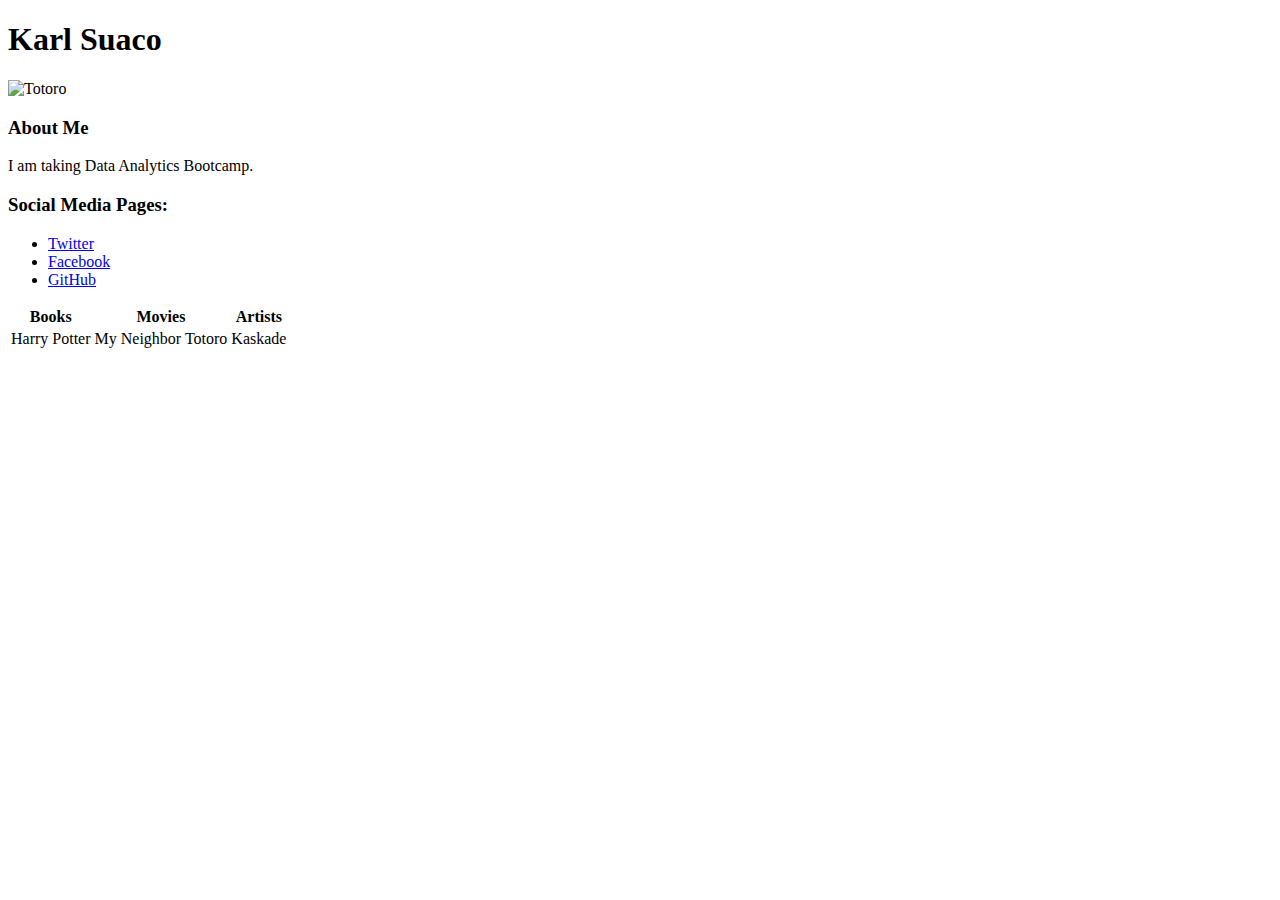
==== index.html @ 3cc67adb "github page" ====
<!DOCTYPE html>
<html lang="en-us">
<head>
  <meta charset="UTF-8">
  <title>Activity 1: Basic HTML Bio</title>
</head>

<body>
  <h1>Karl Suaco</h1>
  <img src="https://bit.ly/2PsD8rA" alt="Totoro" height="400" width="400"/>
  <h3>About Me</h3>
  <p>
  I am taking Data Analytics Bootcamp.
  </p>
  <h3>Social Media Pages:</h3>
  <ul>
    <li><a href ="https://twitter.com/osx_karl">Twitter</a></li>
    <li><a href="https://www.facebook.com">Facebook</a></li>
    <li><a href="https://github.com/xarkl/UCI-Data-Analytics.git">GitHub</a></li>
  </ul>
  <table>
    <tr>
      <th>Books</th>
      <th>Movies</th>
      <th>Artists</th>
    </tr>
    <tr>
      <td>Harry Potter</td>
      <td>My Neighbor Totoro</td>
      <td>Kaskade</td>
    </tr>
  </table>
</body>

</html>
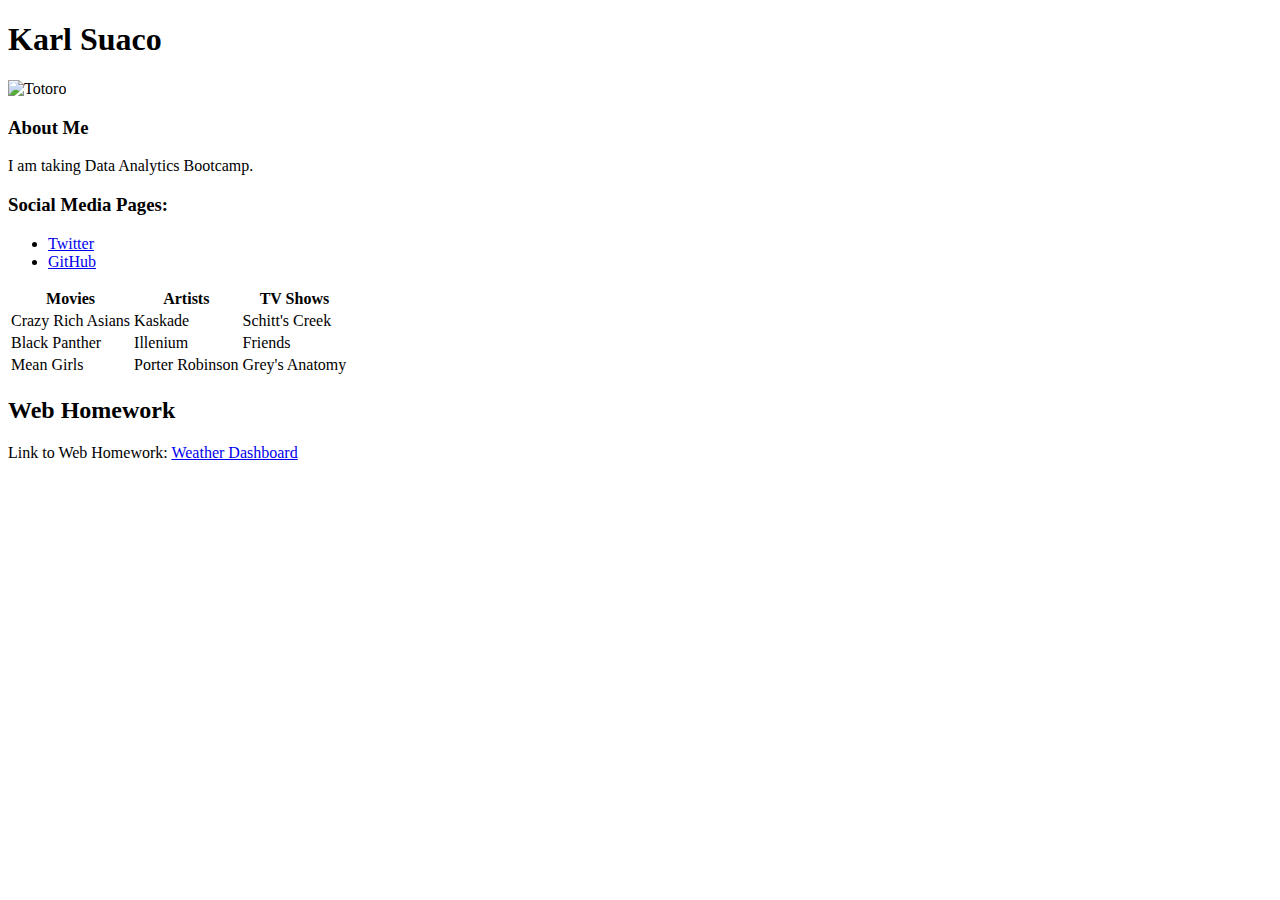
==== commit bb2eb2dc: "added web homework for deployment" ====
--- a/index.html
+++ b/index.html
@@ -15,21 +15,34 @@
   <h3>Social Media Pages:</h3>
   <ul>
     <li><a href ="https://twitter.com/osx_karl">Twitter</a></li>
-    <li><a href="https://www.facebook.com">Facebook</a></li>
     <li><a href="https://github.com/xarkl/UCI-Data-Analytics.git">GitHub</a></li>
   </ul>
   <table>
     <tr>
-      <th>Books</th>
       <th>Movies</th>
       <th>Artists</th>
+      <th>TV Shows</th>
     </tr>
     <tr>
-      <td>Harry Potter</td>
-      <td>My Neighbor Totoro</td>
+      <td>Crazy Rich Asians</td>
       <td>Kaskade</td>
+      <td>Schitt's Creek</td>
+    </tr>
+    <tr>
+      <td>Black Panther</td>
+      <td>Illenium</td>
+      <td>Friends</td>
+    </tr>
+    <tr>
+      <td>Mean Girls</td>
+      <td>Porter Robinson</td>
+      <td>Grey's Anatomy</td>
     </tr>
   </table>
+  <div>
+    <h2>Web Homework</h2>
+    <p>Link to Web Homework: <a href="Homework/index.html">Weather Dashboard</a></p>
+  </div>
 </body>
 
 </html>
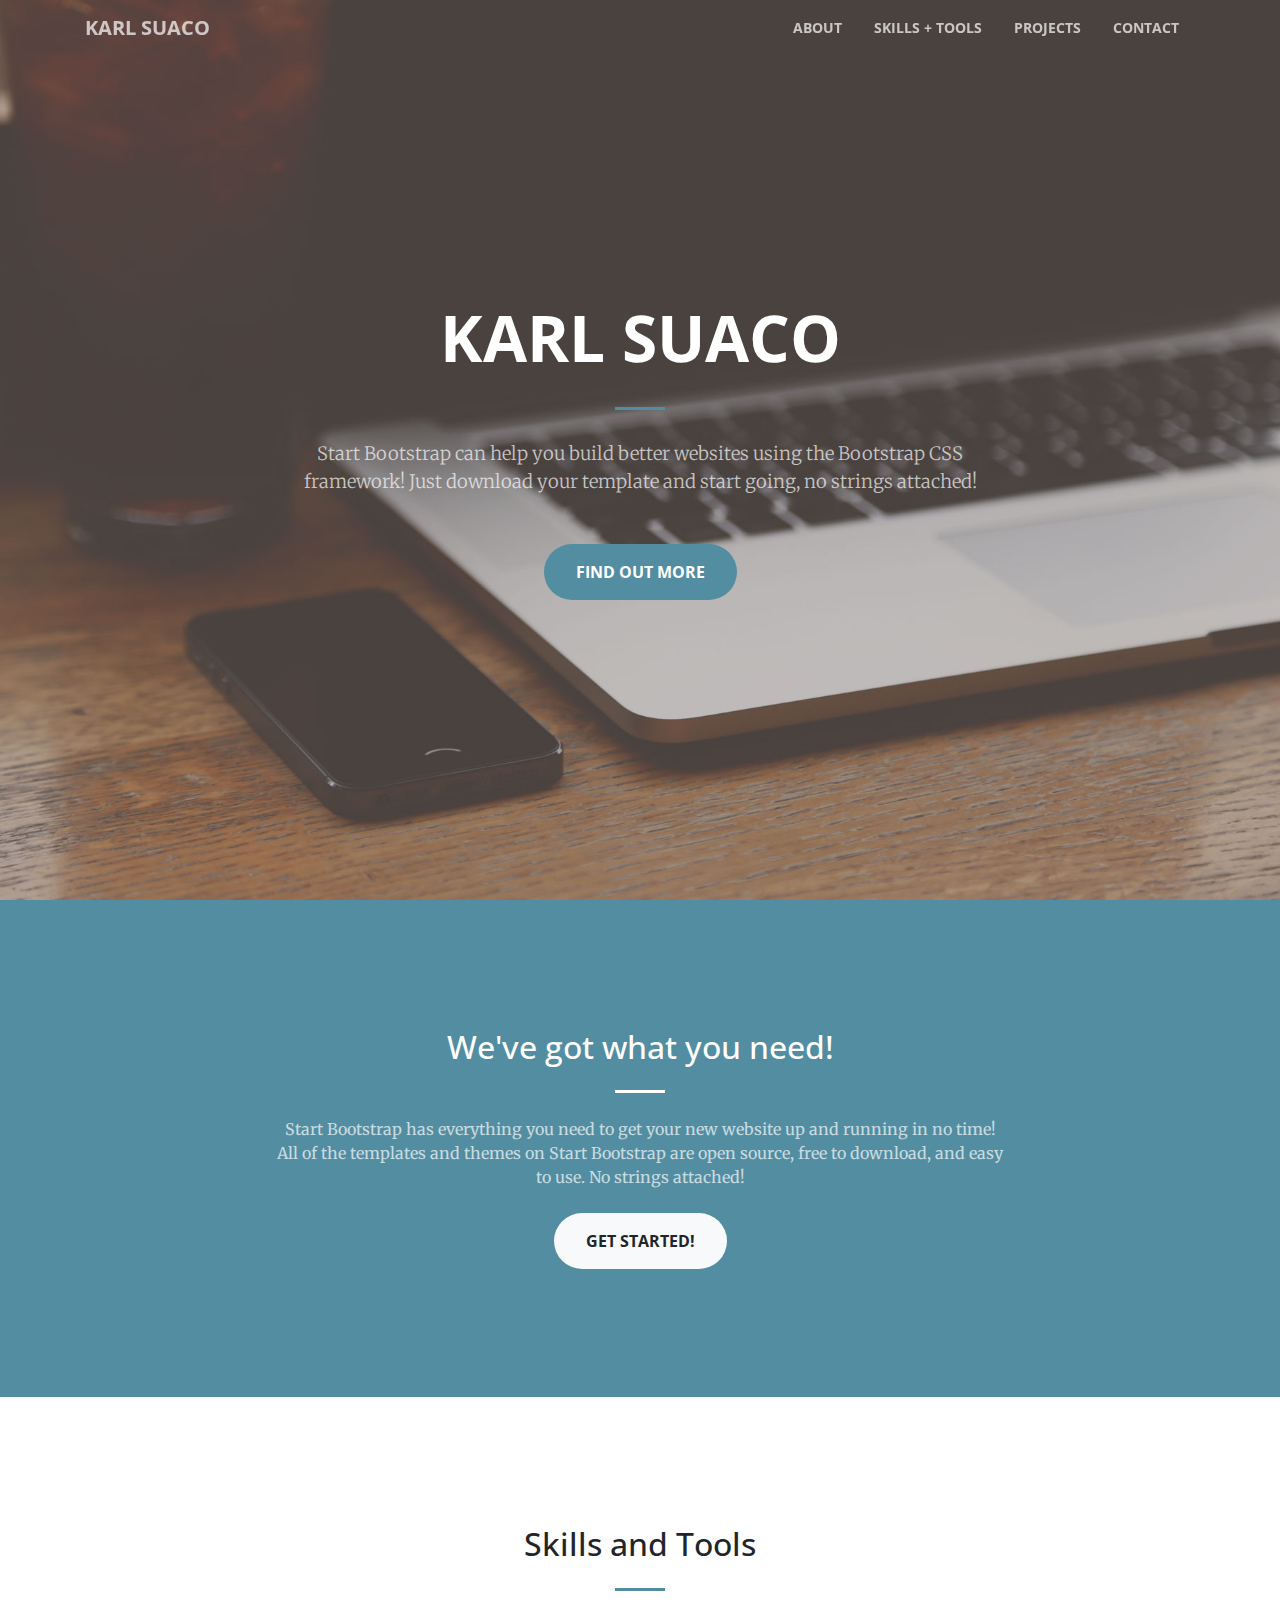
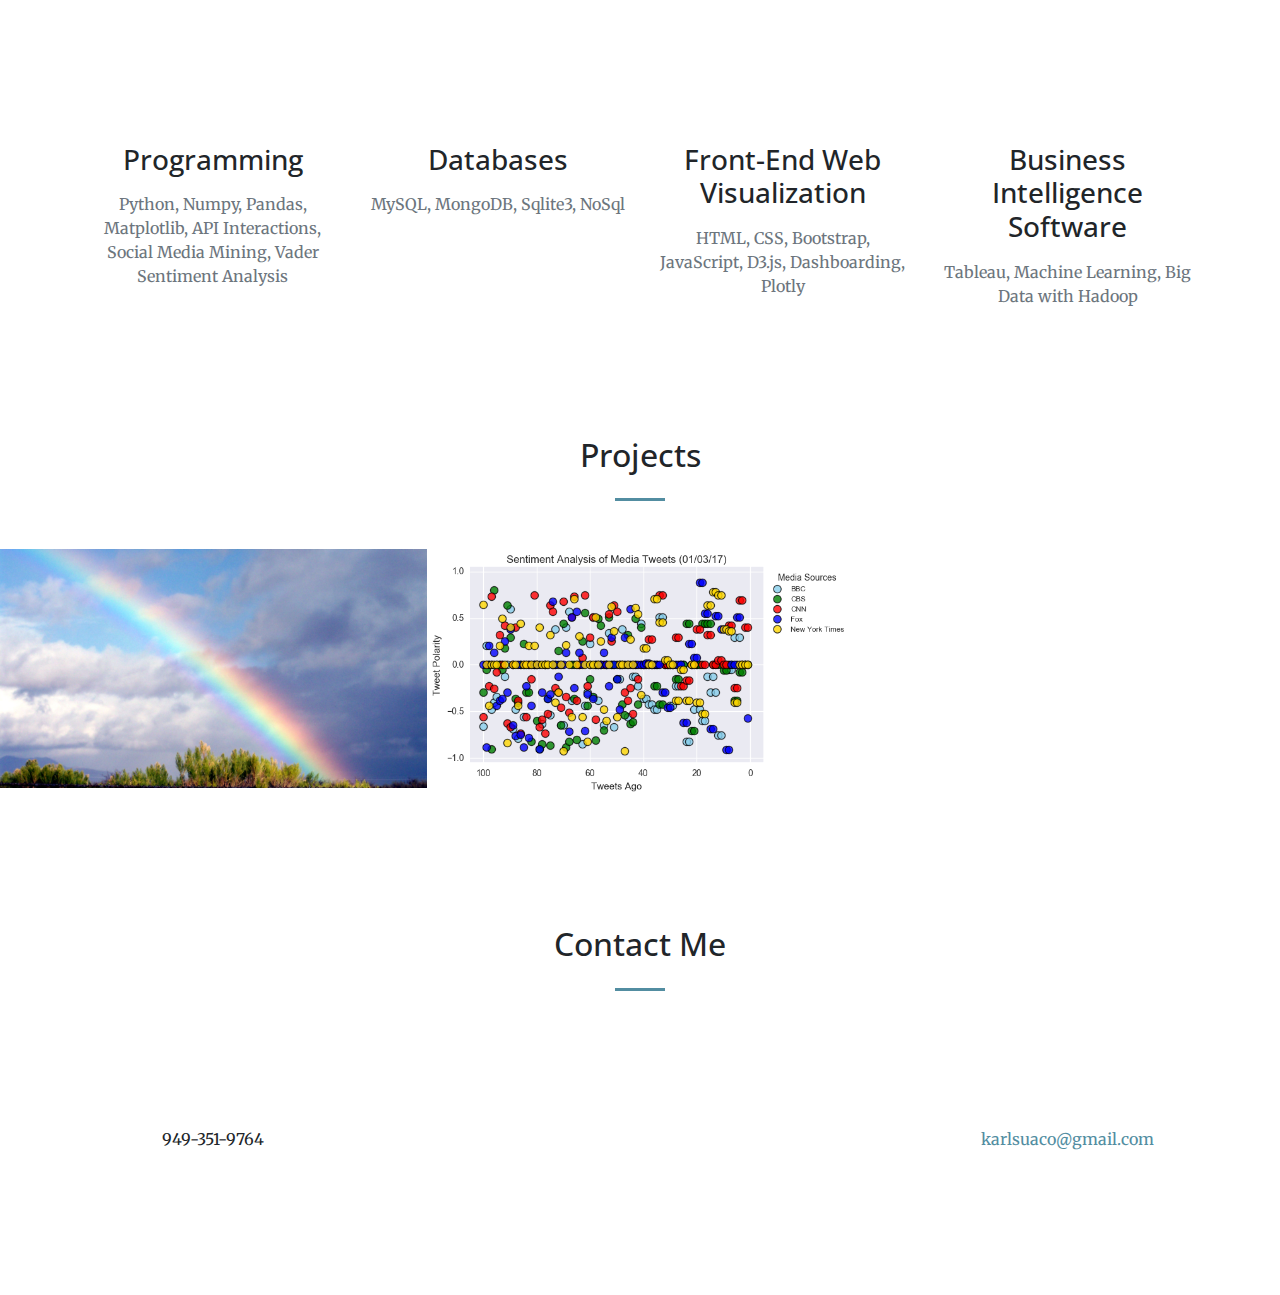
==== commit e6d361c4: "added bootstrap temp and projects" ====
--- a/index.html
+++ b/index.html
@@ -1,48 +1,238 @@
 <!DOCTYPE html>
-<html lang="en-us">
-<head>
-  <meta charset="UTF-8">
-  <title>Activity 1: Basic HTML Bio</title>
-</head>
-
-<body>
-  <h1>Karl Suaco</h1>
-  <img src="https://bit.ly/2PsD8rA" alt="Totoro" height="400" width="400"/>
-  <h3>About Me</h3>
-  <p>
-  I am taking Data Analytics Bootcamp.
-  </p>
-  <h3>Social Media Pages:</h3>
-  <ul>
-    <li><a href ="https://twitter.com/osx_karl">Twitter</a></li>
-    <li><a href="https://github.com/xarkl/UCI-Data-Analytics.git">GitHub</a></li>
-  </ul>
-  <table>
-    <tr>
-      <th>Movies</th>
-      <th>Artists</th>
-      <th>TV Shows</th>
-    </tr>
-    <tr>
-      <td>Crazy Rich Asians</td>
-      <td>Kaskade</td>
-      <td>Schitt's Creek</td>
-    </tr>
-    <tr>
-      <td>Black Panther</td>
-      <td>Illenium</td>
-      <td>Friends</td>
-    </tr>
-    <tr>
-      <td>Mean Girls</td>
-      <td>Porter Robinson</td>
-      <td>Grey's Anatomy</td>
-    </tr>
-  </table>
-  <div>
-    <h2>Web Homework</h2>
-    <p>Link to Web Homework: <a href="Homework/index.html">Weather Dashboard</a></p>
-  </div>
-</body>
+<html lang="en">
+
+  <head>
+
+    <meta charset="utf-8">
+    <meta name="viewport" content="width=device-width, initial-scale=1, shrink-to-fit=no">
+    <meta name="description" content="">
+    <meta name="author" content="">
+
+    <title>Karl Suaco</title>
+
+    <!-- Bootstrap core CSS -->
+    <link href="vendor/bootstrap/css/bootstrap.min.css" rel="stylesheet">
+
+    <!-- Custom fonts for this template -->
+    <link href="vendor/fontawesome-free/css/all.min.css" rel="stylesheet" type="text/css">
+    <link href='https://fonts.googleapis.com/css?family=Open+Sans:300italic,400italic,600italic,700italic,800italic,400,300,600,700,800' rel='stylesheet' type='text/css'>
+    <link href='https://fonts.googleapis.com/css?family=Merriweather:400,300,300italic,400italic,700,700italic,900,900italic' rel='stylesheet' type='text/css'>
+
+    <!-- Plugin CSS -->
+    <link href="vendor/magnific-popup/magnific-popup.css" rel="stylesheet">
+
+    <!-- Custom styles for this template -->
+    <link href="css/creative.min.css" rel="stylesheet">
+
+  </head>
+
+  <body id="page-top">
+
+    <!-- Navigation -->
+    <nav class="navbar navbar-expand-lg navbar-light fixed-top" id="mainNav">
+      <div class="container">
+        <a class="navbar-brand js-scroll-trigger" href="#page-top">Karl Suaco</a>
+        <button class="navbar-toggler navbar-toggler-right" type="button" data-toggle="collapse" data-target="#navbarResponsive" aria-controls="navbarResponsive" aria-expanded="false" aria-label="Toggle navigation">
+          <span class="navbar-toggler-icon"></span>
+        </button>
+        <div class="collapse navbar-collapse" id="navbarResponsive">
+          <ul class="navbar-nav ml-auto">
+            <li class="nav-item">
+              <a class="nav-link js-scroll-trigger" href="#about">About</a>
+            </li>
+            <li class="nav-item">
+              <a class="nav-link js-scroll-trigger" href="#services">Skills + Tools</a>
+            </li>
+            <li class="nav-item">
+              <a class="nav-link js-scroll-trigger" href="#portfolio">Projects</a>
+            </li>
+            <li class="nav-item">
+              <a class="nav-link js-scroll-trigger" href="#contact">Contact</a>
+            </li>
+          </ul>
+        </div>
+      </div>
+    </nav>
+
+    <header class="masthead text-center text-white d-flex">
+      <div class="container my-auto">
+        <div class="row">
+          <div class="col-lg-10 mx-auto">
+            <h1 class="text-uppercase">
+              <strong>Karl Suaco</strong>
+            </h1>
+            <hr>
+          </div>
+          <div class="col-lg-8 mx-auto">
+            <p class="text-faded mb-5">Start Bootstrap can help you build better websites using the Bootstrap CSS framework! Just download your template and start going, no strings attached!</p>
+            <a class="btn btn-primary btn-xl js-scroll-trigger" href="#about">Find Out More</a>
+          </div>
+        </div>
+      </div>
+    </header>
+
+    <section class="bg-primary" id="about">
+      <div class="container">
+        <div class="row">
+          <div class="col-lg-8 mx-auto text-center">
+            <h2 class="section-heading text-white">We've got what you need!</h2>
+            <hr class="light my-4">
+            <p class="text-faded mb-4">Start Bootstrap has everything you need to get your new website up and running in no time! All of the templates and themes on Start Bootstrap are open source, free to download, and easy to use. No strings attached!</p>
+            <a class="btn btn-light btn-xl js-scroll-trigger" href="#services">Get Started!</a>
+          </div>
+        </div>
+      </div>
+    </section>
+
+    <section id="services">
+      <div class="container">
+        <div class="row">
+          <div class="col-lg-12 text-center">
+            <h2 class="section-heading">Skills and Tools</h2>
+            <hr class="my-4">
+          </div>
+        </div>
+      </div>
+      <div class="container">
+        <div class="row">
+          <div class="col-lg-3 col-md-6 text-center">
+            <div class="service-box mt-5 mx-auto">
+              <i class="fas fa-4x fa-gem text-primary mb-3 sr-icon-1"></i>
+              <h3 class="mb-3">Programming</h3>
+              <p class="text-muted mb-0">Python, Numpy, Pandas, Matplotlib, API Interactions, Social Media Mining, Vader Sentiment Analysis</p>
+            </div>
+          </div>
+          <div class="col-lg-3 col-md-6 text-center">
+            <div class="service-box mt-5 mx-auto">
+              <i class="fas fa-4x fa-database text-primary mb-3 sr-icon-2"></i>
+              <h3 class="mb-3">Databases</h3>
+              <p class="text-muted mb-0">MySQL, MongoDB, Sqlite3, NoSql</p>
+            </div>
+          </div>
+          <div class="col-lg-3 col-md-6 text-center">
+            <div class="service-box mt-5 mx-auto">
+              <i class="fas fa-4x fa-code text-primary mb-3 sr-icon-3"></i>
+              <h3 class="mb-3">Front-End Web Visualization</h3>
+              <p class="text-muted mb-0">HTML, CSS, Bootstrap, JavaScript, D3.js, Dashboarding, Plotly</p>
+            </div>
+          </div>
+          <div class="col-lg-3 col-md-6 text-center">
+            <div class="service-box mt-5 mx-auto">
+              <i class="fas fa-4x fa-heart text-primary mb-3 sr-icon-4"></i>
+              <h3 class="mb-3">Business Intelligence Software</h3>
+              <p class="text-muted mb-0">Tableau, Machine Learning, Big Data with Hadoop</p>
+            </div>
+          </div>
+        </div>
+      </div>
+    </section>
+
+    <section class="p-0" id="portfolio">
+        <div class="container">
+            <div class="row">
+              <div class="col-lg-12 text-center">
+                <h2 class="section-heading">Projects</h2>
+                <hr class="my-4">
+              </div>
+            </div>
+          </div>
+          <br>
+      <div class="container-fluid p-0">
+        <div class="row no-gutters">
+          <div class="col-lg-4 col-sm-6">
+            <a class="portfolio-box" target="_blank" href="Latitude/index.html">
+              <img class="img-fluid" src="img/portfolio/thumbnails/rainbow.jpg" alt="">
+              <div class="portfolio-box-caption">
+                <div class="portfolio-box-caption-content">
+                  <div class="project-category text-faded">
+                    Weather by Latitude
+                  </div>
+                  <div class="project-name">
+                    Observe weather patterns using OpenWeatherMap API and Python libraries.
+                  </div>
+                </div>
+              </div>
+            </a>
+          </div>
+          <div class="col-lg-4 col-sm-6">
+            <a class="portfolio-box" target="_blank" href="https://github.com/xarkl/UCI-Data-Analytics/tree/master/Homework07-Social-Analytics">
+              <img class="img-fluid" src="img/portfolio/thumbnails/8.png" alt="">
+              <div class="portfolio-box-caption">
+                <div class="portfolio-box-caption-content">
+                  <div class="project-category text-faded">
+                    Social Analytics
+                  </div>
+                  <div class="project-name">
+                    Analyze tweet sentiments of news outlets.
+                  </div>
+                </div>
+              </div>
+            </a>
+          </div>
+          <div class="col-lg-4 col-sm-6">
+            <a class="portfolio-box" target="_blank" href="https://github.com/xarkl/UCI-Data-Analytics/tree/master/Homework05-Matplotlib">
+              <img class="img-fluid" src="img/portfolio/thumbnails/pyber.png" alt="">
+              <div class="portfolio-box-caption">
+                <div class="portfolio-box-caption-content">
+                  <div class="project-category text-faded">
+                    Pyber
+                  </div>
+                  <div class="project-name">
+                    Analysis on cab rides and drivers using Matplotlib for visuablization.
+                  </div>
+                </div>
+              </div>
+            </a>
+          </div>
+        </div>
+      </div>
+    </section>
+
+
+
+    <section id="contact">
+        <div class="container">
+          <div class="row">
+            <div class="col-lg-8 mx-auto text-center">
+              <h2 class="section-heading">Contact Me</h2>
+              <hr class="my-4">
+             <br><br>
+            </div>
+          </div>
+        <div class="row">
+            <div class="col-lg ml-auto text-center">
+              <i class="fas fa-phone fa-3x mb-3 sr-contact-1"></i>
+              <p>949-351-9764</p>
+            </div>
+            <div class="col-lg ml-auto text-center">
+                <a target="_blank" href="https://github.com/xarkl"><i class="fab fa-github fa-3x mb-3 sr-contact-1"></i></a>
+              </div>
+            <div class="col-lg mr-auto text-center">
+                 <a target="_blank" href="https://www.linkedin.com/in/karlsuaco/"> <i class="fab fa-linkedin-in fa-3x mb-3 sr-contact-2"></i></a>
+                 
+                </div>  
+            <div class="col-lg mr-auto text-center">
+              <i class="fas fa-envelope fa-3x mb-3 sr-contact-2"></i>
+              <p>
+                <a href="mailto:karlsuaco@gmail.com">karlsuaco@gmail.com</a>
+              </p>
+            </div>
+        </div>
+      </div>
+    </section>
+
+    <!-- Bootstrap core JavaScript -->
+    <script src="vendor/jquery/jquery.min.js"></script>
+    <script src="vendor/bootstrap/js/bootstrap.bundle.min.js"></script>
+
+    <!-- Plugin JavaScript -->
+    <script src="vendor/jquery-easing/jquery.easing.min.js"></script>
+    <script src="vendor/scrollreveal/scrollreveal.min.js"></script>
+    <script src="vendor/magnific-popup/jquery.magnific-popup.min.js"></script>
+
+    <!-- Custom scripts for this template -->
+    <script src="js/creative.min.js"></script>
+
+  </body>
 
 </html>
--- a/vendor/fontawesome-free/css/all.min.css
+++ b/vendor/fontawesome-free/css/all.min.css
@@ -0,0 +1,5 @@
+/*!
+ * Font Awesome Free 5.3.1 by @fontawesome - https://fontawesome.com
+ * License - https://fontawesome.com/license/free (Icons: CC BY 4.0, Fonts: SIL OFL 1.1, Code: MIT License)
+ */
+.fa,.fab,.fal,.far,.fas{-moz-osx-font-smoothing:grayscale;-webkit-font-smoothing:antialiased;display:inline-block;font-style:normal;font-variant:normal;text-rendering:auto;line-height:1}.fa-lg{font-size:1.33333em;line-height:.75em;vertical-align:-.0667em}.fa-xs{font-size:.75em}.fa-sm{font-size:.875em}.fa-1x{font-size:1em}.fa-2x{font-size:2em}.fa-3x{font-size:3em}.fa-4x{font-size:4em}.fa-5x{font-size:5em}.fa-6x{font-size:6em}.fa-7x{font-size:7em}.fa-8x{font-size:8em}.fa-9x{font-size:9em}.fa-10x{font-size:10em}.fa-fw{text-align:center;width:1.25em}.fa-ul{list-style-type:none;margin-left:2.5em;padding-left:0}.fa-ul>li{position:relative}.fa-li{left:-2em;position:absolute;text-align:center;width:2em;line-height:inherit}.fa-border{border:.08em solid #eee;border-radius:.1em;padding:.2em .25em .15em}.fa-pull-left{float:left}.fa-pull-right{float:right}.fa.fa-pull-left,.fab.fa-pull-left,.fal.fa-pull-left,.far.fa-pull-left,.fas.fa-pull-left{margin-right:.3em}.fa.fa-pull-right,.fab.fa-pull-right,.fal.fa-pull-right,.far.fa-pull-right,.fas.fa-pull-right{margin-left:.3em}.fa-spin{animation:fa-spin 2s infinite linear}.fa-pulse{animation:fa-spin 1s infinite steps(8)}@keyframes fa-spin{0%{transform:rotate(0deg)}to{transform:rotate(1turn)}}.fa-rotate-90{-ms-filter:"progid:DXImageTransform.Microsoft.BasicImage(rotation=1)";transform:rotate(90deg)}.fa-rotate-180{-ms-filter:"progid:DXImageTransform.Microsoft.BasicImage(rotation=2)";transform:rotate(180deg)}.fa-rotate-270{-ms-filter:"progid:DXImageTransform.Microsoft.BasicImage(rotation=3)";transform:rotate(270deg)}.fa-flip-horizontal{-ms-filter:"progid:DXImageTransform.Microsoft.BasicImage(rotation=0, mirror=1)";transform:scaleX(-1)}.fa-flip-vertical{transform:scaleY(-1)}.fa-flip-horizontal.fa-flip-vertical,.fa-flip-vertical{-ms-filter:"progid:DXImageTransform.Microsoft.BasicImage(rotation=2, mirror=1)"}.fa-flip-horizontal.fa-flip-vertical{transform:scale(-1)}:root .fa-flip-horizontal,:root .fa-flip-vertical,:root .fa-rotate-90,:root .fa-rotate-180,:root .fa-rotate-270{-webkit-filter:none;filter:none}.fa-stack{display:inline-block;height:2em;line-height:2em;position:relative;vertical-align:middle;width:2em}.fa-stack-1x,.fa-stack-2x{left:0;position:absolute;text-align:center;width:100%}.fa-stack-1x{line-height:inherit}.fa-stack-2x{font-size:2em}.fa-inverse{color:#fff}.fa-500px:before{content:"\f26e"}.fa-accessible-icon:before{content:"\f368"}.fa-accusoft:before{content:"\f369"}.fa-ad:before{content:"\f641"}.fa-address-book:before{content:"\f2b9"}.fa-address-card:before{content:"\f2bb"}.fa-adjust:before{content:"\f042"}.fa-adn:before{content:"\f170"}.fa-adversal:before{content:"\f36a"}.fa-affiliatetheme:before{content:"\f36b"}.fa-air-freshener:before{content:"\f5d0"}.fa-algolia:before{content:"\f36c"}.fa-align-center:before{content:"\f037"}.fa-align-justify:before{content:"\f039"}.fa-align-left:before{content:"\f036"}.fa-align-right:before{content:"\f038"}.fa-alipay:before{content:"\f642"}.fa-allergies:before{content:"\f461"}.fa-amazon:before{content:"\f270"}.fa-amazon-pay:before{content:"\f42c"}.fa-ambulance:before{content:"\f0f9"}.fa-american-sign-language-interpreting:before{content:"\f2a3"}.fa-amilia:before{content:"\f36d"}.fa-anchor:before{content:"\f13d"}.fa-android:before{content:"\f17b"}.fa-angellist:before{content:"\f209"}.fa-angle-double-down:before{content:"\f103"}.fa-angle-double-left:before{content:"\f100"}.fa-angle-double-right:before{content:"\f101"}.fa-angle-double-up:before{content:"\f102"}.fa-angle-down:before{content:"\f107"}.fa-angle-left:before{content:"\f104"}.fa-angle-right:before{content:"\f105"}.fa-angle-up:before{content:"\f106"}.fa-angry:before{content:"\f556"}.fa-angrycreative:before{content:"\f36e"}.fa-angular:before{content:"\f420"}.fa-ankh:before{content:"\f644"}.fa-app-store:before{content:"\f36f"}.fa-app-store-ios:before{content:"\f370"}.fa-apper:before{content:"\f371"}.fa-apple:before{content:"\f179"}.fa-apple-alt:before{content:"\f5d1"}.fa-apple-pay:before{content:"\f415"}.fa-archive:before{content:"\f187"}.fa-archway:before{content:"\f557"}.fa-arrow-alt-circle-down:before{content:"\f358"}.fa-arrow-alt-circle-left:before{content:"\f359"}.fa-arrow-alt-circle-right:before{content:"\f35a"}.fa-arrow-alt-circle-up:before{content:"\f35b"}.fa-arrow-circle-down:before{content:"\f0ab"}.fa-arrow-circle-left:before{content:"\f0a8"}.fa-arrow-circle-right:before{content:"\f0a9"}.fa-arrow-circle-up:before{content:"\f0aa"}.fa-arrow-down:before{content:"\f063"}.fa-arrow-left:before{content:"\f060"}.fa-arrow-right:before{content:"\f061"}.fa-arrow-up:before{content:"\f062"}.fa-arrows-alt:before{content:"\f0b2"}.fa-arrows-alt-h:before{content:"\f337"}.fa-arrows-alt-v:before{content:"\f338"}.fa-assistive-listening-systems:before{content:"\f2a2"}.fa-asterisk:before{content:"\f069"}.fa-asymmetrik:before{content:"\f372"}.fa-at:before{content:"\f1fa"}.fa-atlas:before{content:"\f558"}.fa-atom:before{content:"\f5d2"}.fa-audible:before{content:"\f373"}.fa-audio-description:before{content:"\f29e"}.fa-autoprefixer:before{content:"\f41c"}.fa-avianex:before{content:"\f374"}.fa-aviato:before{content:"\f421"}.fa-award:before{content:"\f559"}.fa-aws:before{content:"\f375"}.fa-backspace:before{content:"\f55a"}.fa-backward:before{content:"\f04a"}.fa-balance-scale:before{content:"\f24e"}.fa-ban:before{content:"\f05e"}.fa-band-aid:before{content:"\f462"}.fa-bandcamp:before{content:"\f2d5"}.fa-barcode:before{content:"\f02a"}.fa-bars:before{content:"\f0c9"}.fa-baseball-ball:before{content:"\f433"}.fa-basketball-ball:before{content:"\f434"}.fa-bath:before{content:"\f2cd"}.fa-battery-empty:before{content:"\f244"}.fa-battery-full:before{content:"\f240"}.fa-battery-half:before{content:"\f242"}.fa-battery-quarter:before{content:"\f243"}.fa-battery-three-quarters:before{content:"\f241"}.fa-bed:before{content:"\f236"}.fa-beer:before{content:"\f0fc"}.fa-behance:before{content:"\f1b4"}.fa-behance-square:before{content:"\f1b5"}.fa-bell:before{content:"\f0f3"}.fa-bell-slash:before{content:"\f1f6"}.fa-bezier-curve:before{content:"\f55b"}.fa-bible:before{content:"\f647"}.fa-bicycle:before{content:"\f206"}.fa-bimobject:before{content:"\f378"}.fa-binoculars:before{content:"\f1e5"}.fa-birthday-cake:before{content:"\f1fd"}.fa-bitbucket:before{content:"\f171"}.fa-bitcoin:before{content:"\f379"}.fa-bity:before{content:"\f37a"}.fa-black-tie:before{content:"\f27e"}.fa-blackberry:before{content:"\f37b"}.fa-blender:before{content:"\f517"}.fa-blind:before{content:"\f29d"}.fa-blogger:before{content:"\f37c"}.fa-blogger-b:before{content:"\f37d"}.fa-bluetooth:before{content:"\f293"}.fa-bluetooth-b:before{content:"\f294"}.fa-bold:before{content:"\f032"}.fa-bolt:before{content:"\f0e7"}.fa-bomb:before{content:"\f1e2"}.fa-bone:before{content:"\f5d7"}.fa-bong:before{content:"\f55c"}.fa-book:before{content:"\f02d"}.fa-book-open:before{content:"\f518"}.fa-book-reader:before{content:"\f5da"}.fa-bookmark:before{content:"\f02e"}.fa-bowling-ball:before{content:"\f436"}.fa-box:before{content:"\f466"}.fa-box-open:before{content:"\f49e"}.fa-boxes:before{content:"\f468"}.fa-braille:before{content:"\f2a1"}.fa-brain:before{content:"\f5dc"}.fa-briefcase:before{content:"\f0b1"}.fa-briefcase-medical:before{content:"\f469"}.fa-broadcast-tower:before{content:"\f519"}.fa-broom:before{content:"\f51a"}.fa-brush:before{content:"\f55d"}.fa-btc:before{content:"\f15a"}.fa-bug:before{content:"\f188"}.fa-building:before{content:"\f1ad"}.fa-bullhorn:before{content:"\f0a1"}.fa-bullseye:before{content:"\f140"}.fa-burn:before{content:"\f46a"}.fa-buromobelexperte:before{content:"\f37f"}.fa-bus:before{content:"\f207"}.fa-bus-alt:before{content:"\f55e"}.fa-business-time:before{content:"\f64a"}.fa-buysellads:before{content:"\f20d"}.fa-calculator:before{content:"\f1ec"}.fa-calendar:before{content:"\f133"}.fa-calendar-alt:before{content:"\f073"}.fa-calendar-check:before{content:"\f274"}.fa-calendar-minus:before{content:"\f272"}.fa-calendar-plus:before{content:"\f271"}.fa-calendar-times:before{content:"\f273"}.fa-camera:before{content:"\f030"}.fa-camera-retro:before{content:"\f083"}.fa-cannabis:before{content:"\f55f"}.fa-capsules:before{content:"\f46b"}.fa-car:before{content:"\f1b9"}.fa-car-alt:before{content:"\f5de"}.fa-car-battery:before{content:"\f5df"}.fa-car-crash:before{content:"\f5e1"}.fa-car-side:before{content:"\f5e4"}.fa-caret-down:before{content:"\f0d7"}.fa-caret-left:before{content:"\f0d9"}.fa-caret-right:before{content:"\f0da"}.fa-caret-square-down:before{content:"\f150"}.fa-caret-square-left:before{content:"\f191"}.fa-caret-square-right:before{content:"\f152"}.fa-caret-square-up:before{content:"\f151"}.fa-caret-up:before{content:"\f0d8"}.fa-cart-arrow-down:before{content:"\f218"}.fa-cart-plus:before{content:"\f217"}.fa-cc-amazon-pay:before{content:"\f42d"}.fa-cc-amex:before{content:"\f1f3"}.fa-cc-apple-pay:before{content:"\f416"}.fa-cc-diners-club:before{content:"\f24c"}.fa-cc-discover:before{content:"\f1f2"}.fa-cc-jcb:before{content:"\f24b"}.fa-cc-mastercard:before{content:"\f1f1"}.fa-cc-paypal:before{content:"\f1f4"}.fa-cc-stripe:before{content:"\f1f5"}.fa-cc-visa:before{content:"\f1f0"}.fa-centercode:before{content:"\f380"}.fa-certificate:before{content:"\f0a3"}.fa-chalkboard:before{content:"\f51b"}.fa-chalkboard-teacher:before{content:"\f51c"}.fa-charging-station:before{content:"\f5e7"}.fa-chart-area:before{content:"\f1fe"}.fa-chart-bar:before{content:"\f080"}.fa-chart-line:before{content:"\f201"}.fa-chart-pie:before{content:"\f200"}.fa-check:before{content:"\f00c"}.fa-check-circle:before{content:"\f058"}.fa-check-double:before{content:"\f560"}.fa-check-square:before{content:"\f14a"}.fa-chess:before{content:"\f439"}.fa-chess-bishop:before{content:"\f43a"}.fa-chess-board:before{content:"\f43c"}.fa-chess-king:before{content:"\f43f"}.fa-chess-knight:before{content:"\f441"}.fa-chess-pawn:before{content:"\f443"}.fa-chess-queen:before{content:"\f445"}.fa-chess-rook:before{content:"\f447"}.fa-chevron-circle-down:before{content:"\f13a"}.fa-chevron-circle-left:before{content:"\f137"}.fa-chevron-circle-right:before{content:"\f138"}.fa-chevron-circle-up:before{content:"\f139"}.fa-chevron-down:before{content:"\f078"}.fa-chevron-left:before{content:"\f053"}.fa-chevron-right:before{content:"\f054"}.fa-chevron-up:before{content:"\f077"}.fa-child:before{content:"\f1ae"}.fa-chrome:before{content:"\f268"}.fa-church:before{content:"\f51d"}.fa-circle:before{content:"\f111"}.fa-circle-notch:before{content:"\f1ce"}.fa-city:before{content:"\f64f"}.fa-clipboard:before{content:"\f328"}.fa-clipboard-check:before{content:"\f46c"}.fa-clipboard-list:before{content:"\f46d"}.fa-clock:before{content:"\f017"}.fa-clone:before{content:"\f24d"}.fa-closed-captioning:before{content:"\f20a"}.fa-cloud:before{content:"\f0c2"}.fa-cloud-download-alt:before{content:"\f381"}.fa-cloud-upload-alt:before{content:"\f382"}.fa-cloudscale:before{content:"\f383"}.fa-cloudsmith:before{content:"\f384"}.fa-cloudversify:before{content:"\f385"}.fa-cocktail:before{content:"\f561"}.fa-code:before{content:"\f121"}.fa-code-branch:before{content:"\f126"}.fa-codepen:before{content:"\f1cb"}.fa-codiepie:before{content:"\f284"}.fa-coffee:before{content:"\f0f4"}.fa-cog:before{content:"\f013"}.fa-cogs:before{content:"\f085"}.fa-coins:before{content:"\f51e"}.fa-columns:before{content:"\f0db"}.fa-comment:before{content:"\f075"}.fa-comment-alt:before{content:"\f27a"}.fa-comment-dollar:before{content:"\f651"}.fa-comment-dots:before{content:"\f4ad"}.fa-comment-slash:before{content:"\f4b3"}.fa-comments:before{content:"\f086"}.fa-comments-dollar:before{content:"\f653"}.fa-compact-disc:before{content:"\f51f"}.fa-compass:before{content:"\f14e"}.fa-compress:before{content:"\f066"}.fa-concierge-bell:before{content:"\f562"}.fa-connectdevelop:before{content:"\f20e"}.fa-contao:before{content:"\f26d"}.fa-cookie:before{content:"\f563"}.fa-cookie-bite:before{content:"\f564"}.fa-copy:before{content:"\f0c5"}.fa-copyright:before{content:"\f1f9"}.fa-couch:before{content:"\f4b8"}.fa-cpanel:before{content:"\f388"}.fa-creative-commons:before{content:"\f25e"}.fa-creative-commons-by:before{content:"\f4e7"}.fa-creative-commons-nc:before{content:"\f4e8"}.fa-creative-commons-nc-eu:before{content:"\f4e9"}.fa-creative-commons-nc-jp:before{content:"\f4ea"}.fa-creative-commons-nd:before{content:"\f4eb"}.fa-creative-commons-pd:before{content:"\f4ec"}.fa-creative-commons-pd-alt:before{content:"\f4ed"}.fa-creative-commons-remix:before{content:"\f4ee"}.fa-creative-commons-sa:before{content:"\f4ef"}.fa-creative-commons-sampling:before{content:"\f4f0"}.fa-creative-commons-sampling-plus:before{content:"\f4f1"}.fa-creative-commons-share:before{content:"\f4f2"}.fa-credit-card:before{content:"\f09d"}.fa-crop:before{content:"\f125"}.fa-crop-alt:before{content:"\f565"}.fa-cross:before{content:"\f654"}.fa-crosshairs:before{content:"\f05b"}.fa-crow:before{content:"\f520"}.fa-crown:before{content:"\f521"}.fa-css3:before{content:"\f13c"}.fa-css3-alt:before{content:"\f38b"}.fa-cube:before{content:"\f1b2"}.fa-cubes:before{content:"\f1b3"}.fa-cut:before{content:"\f0c4"}.fa-cuttlefish:before{content:"\f38c"}.fa-d-and-d:before{content:"\f38d"}.fa-dashcube:before{content:"\f210"}.fa-database:before{content:"\f1c0"}.fa-deaf:before{content:"\f2a4"}.fa-delicious:before{content:"\f1a5"}.fa-deploydog:before{content:"\f38e"}.fa-deskpro:before{content:"\f38f"}.fa-desktop:before{content:"\f108"}.fa-deviantart:before{content:"\f1bd"}.fa-dharmachakra:before{content:"\f655"}.fa-diagnoses:before{content:"\f470"}.fa-dice:before{content:"\f522"}.fa-dice-five:before{content:"\f523"}.fa-dice-four:before{content:"\f524"}.fa-dice-one:before{content:"\f525"}.fa-dice-six:before{content:"\f526"}.fa-dice-three:before{content:"\f527"}.fa-dice-two:before{content:"\f528"}.fa-digg:before{content:"\f1a6"}.fa-digital-ocean:before{content:"\f391"}.fa-digital-tachograph:before{content:"\f566"}.fa-directions:before{content:"\f5eb"}.fa-discord:before{content:"\f392"}.fa-discourse:before{content:"\f393"}.fa-divide:before{content:"\f529"}.fa-dizzy:before{content:"\f567"}.fa-dna:before{content:"\f471"}.fa-dochub:before{content:"\f394"}.fa-docker:before{content:"\f395"}.fa-dollar-sign:before{content:"\f155"}.fa-dolly:before{content:"\f472"}.fa-dolly-flatbed:before{content:"\f474"}.fa-donate:before{content:"\f4b9"}.fa-door-closed:before{content:"\f52a"}.fa-door-open:before{content:"\f52b"}.fa-dot-circle:before{content:"\f192"}.fa-dove:before{content:"\f4ba"}.fa-download:before{content:"\f019"}.fa-draft2digital:before{content:"\f396"}.fa-drafting-compass:before{content:"\f568"}.fa-draw-polygon:before{content:"\f5ee"}.fa-dribbble:before{content:"\f17d"}.fa-dribbble-square:before{content:"\f397"}.fa-dropbox:before{content:"\f16b"}.fa-drum:before{content:"\f569"}.fa-drum-steelpan:before{content:"\f56a"}.fa-drupal:before{content:"\f1a9"}.fa-dumbbell:before{content:"\f44b"}.fa-dyalog:before{content:"\f399"}.fa-earlybirds:before{content:"\f39a"}.fa-ebay:before{content:"\f4f4"}.fa-edge:before{content:"\f282"}.fa-edit:before{content:"\f044"}.fa-eject:before{content:"\f052"}.fa-elementor:before{content:"\f430"}.fa-ellipsis-h:before{content:"\f141"}.fa-ellipsis-v:before{content:"\f142"}.fa-ello:before{content:"\f5f1"}.fa-ember:before{content:"\f423"}.fa-empire:before{content:"\f1d1"}.fa-envelope:before{content:"\f0e0"}.fa-envelope-open:before{content:"\f2b6"}.fa-envelope-open-text:before{content:"\f658"}.fa-envelope-square:before{content:"\f199"}.fa-envira:before{content:"\f299"}.fa-equals:before{content:"\f52c"}.fa-eraser:before{content:"\f12d"}.fa-erlang:before{content:"\f39d"}.fa-ethereum:before{content:"\f42e"}.fa-etsy:before{content:"\f2d7"}.fa-euro-sign:before{content:"\f153"}.fa-exchange-alt:before{content:"\f362"}.fa-exclamation:before{content:"\f12a"}.fa-exclamation-circle:before{content:"\f06a"}.fa-exclamation-triangle:before{content:"\f071"}.fa-expand:before{content:"\f065"}.fa-expand-arrows-alt:before{content:"\f31e"}.fa-expeditedssl:before{content:"\f23e"}.fa-external-link-alt:before{content:"\f35d"}.fa-external-link-square-alt:before{content:"\f360"}.fa-eye:before{content:"\f06e"}.fa-eye-dropper:before{content:"\f1fb"}.fa-eye-slash:before{content:"\f070"}.fa-facebook:before{content:"\f09a"}.fa-facebook-f:before{content:"\f39e"}.fa-facebook-messenger:before{content:"\f39f"}.fa-facebook-square:before{content:"\f082"}.fa-fast-backward:before{content:"\f049"}.fa-fast-forward:before{content:"\f050"}.fa-fax:before{content:"\f1ac"}.fa-feather:before{content:"\f52d"}.fa-feather-alt:before{content:"\f56b"}.fa-female:before{content:"\f182"}.fa-fighter-jet:before{content:"\f0fb"}.fa-file:before{content:"\f15b"}.fa-file-alt:before{content:"\f15c"}.fa-file-archive:before{content:"\f1c6"}.fa-file-audio:before{content:"\f1c7"}.fa-file-code:before{content:"\f1c9"}.fa-file-contract:before{content:"\f56c"}.fa-file-download:before{content:"\f56d"}.fa-file-excel:before{content:"\f1c3"}.fa-file-export:before{content:"\f56e"}.fa-file-image:before{content:"\f1c5"}.fa-file-import:before{content:"\f56f"}.fa-file-invoice:before{content:"\f570"}.fa-file-invoice-dollar:before{content:"\f571"}.fa-file-medical:before{content:"\f477"}.fa-file-medical-alt:before{content:"\f478"}.fa-file-pdf:before{content:"\f1c1"}.fa-file-powerpoint:before{content:"\f1c4"}.fa-file-prescription:before{content:"\f572"}.fa-file-signature:before{content:"\f573"}.fa-file-upload:before{content:"\f574"}.fa-file-video:before{content:"\f1c8"}.fa-file-word:before{content:"\f1c2"}.fa-fill:before{content:"\f575"}.fa-fill-drip:before{content:"\f576"}.fa-film:before{content:"\f008"}.fa-filter:before{content:"\f0b0"}.fa-fingerprint:before{content:"\f577"}.fa-fire:before{content:"\f06d"}.fa-fire-extinguisher:before{content:"\f134"}.fa-firefox:before{content:"\f269"}.fa-first-aid:before{content:"\f479"}.fa-first-order:before{content:"\f2b0"}.fa-first-order-alt:before{content:"\f50a"}.fa-firstdraft:before{content:"\f3a1"}.fa-fish:before{content:"\f578"}.fa-flag:before{content:"\f024"}.fa-flag-checkered:before{content:"\f11e"}.fa-flask:before{content:"\f0c3"}.fa-flickr:before{content:"\f16e"}.fa-flipboard:before{content:"\f44d"}.fa-flushed:before{content:"\f579"}.fa-fly:before{content:"\f417"}.fa-folder:before{content:"\f07b"}.fa-folder-minus:before{content:"\f65d"}.fa-folder-open:before{content:"\f07c"}.fa-folder-plus:before{content:"\f65e"}.fa-font:before{content:"\f031"}.fa-font-awesome:before{content:"\f2b4"}.fa-font-awesome-alt:before{content:"\f35c"}.fa-font-awesome-flag:before{content:"\f425"}.fa-font-awesome-logo-full:before{content:"\f4e6"}.fa-fonticons:before{content:"\f280"}.fa-fonticons-fi:before{content:"\f3a2"}.fa-football-ball:before{content:"\f44e"}.fa-fort-awesome:before{content:"\f286"}.fa-fort-awesome-alt:before{content:"\f3a3"}.fa-forumbee:before{content:"\f211"}.fa-forward:before{content:"\f04e"}.fa-foursquare:before{content:"\f180"}.fa-free-code-camp:before{content:"\f2c5"}.fa-freebsd:before{content:"\f3a4"}.fa-frog:before{content:"\f52e"}.fa-frown:before{content:"\f119"}.fa-frown-open:before{content:"\f57a"}.fa-fulcrum:before{content:"\f50b"}.fa-funnel-dollar:before{content:"\f662"}.fa-futbol:before{content:"\f1e3"}.fa-galactic-republic:before{content:"\f50c"}.fa-galactic-senate:before{content:"\f50d"}.fa-gamepad:before{content:"\f11b"}.fa-gas-pump:before{content:"\f52f"}.fa-gavel:before{content:"\f0e3"}.fa-gem:before{content:"\f3a5"}.fa-genderless:before{content:"\f22d"}.fa-get-pocket:before{content:"\f265"}.fa-gg:before{content:"\f260"}.fa-gg-circle:before{content:"\f261"}.fa-gift:before{content:"\f06b"}.fa-git:before{content:"\f1d3"}.fa-git-square:before{content:"\f1d2"}.fa-github:before{content:"\f09b"}.fa-github-alt:before{content:"\f113"}.fa-github-square:before{content:"\f092"}.fa-gitkraken:before{content:"\f3a6"}.fa-gitlab:before{content:"\f296"}.fa-gitter:before{content:"\f426"}.fa-glass-martini:before{content:"\f000"}.fa-glass-martini-alt:before{content:"\f57b"}.fa-glasses:before{content:"\f530"}.fa-glide:before{content:"\f2a5"}.fa-glide-g:before{content:"\f2a6"}.fa-globe:before{content:"\f0ac"}.fa-globe-africa:before{content:"\f57c"}.fa-globe-americas:before{content:"\f57d"}.fa-globe-asia:before{content:"\f57e"}.fa-gofore:before{content:"\f3a7"}.fa-golf-ball:before{content:"\f450"}.fa-goodreads:before{content:"\f3a8"}.fa-goodreads-g:before{content:"\f3a9"}.fa-google:before{content:"\f1a0"}.fa-google-drive:before{content:"\f3aa"}.fa-google-play:before{content:"\f3ab"}.fa-google-plus:before{content:"\f2b3"}.fa-google-plus-g:before{content:"\f0d5"}.fa-google-plus-square:before{content:"\f0d4"}.fa-google-wallet:before{content:"\f1ee"}.fa-gopuram:before{content:"\f664"}.fa-graduation-cap:before{content:"\f19d"}.fa-gratipay:before{content:"\f184"}.fa-grav:before{content:"\f2d6"}.fa-greater-than:before{content:"\f531"}.fa-greater-than-equal:before{content:"\f532"}.fa-grimace:before{content:"\f57f"}.fa-grin:before{content:"\f580"}.fa-grin-alt:before{content:"\f581"}.fa-grin-beam:before{content:"\f582"}.fa-grin-beam-sweat:before{content:"\f583"}.fa-grin-hearts:before{content:"\f584"}.fa-grin-squint:before{content:"\f585"}.fa-grin-squint-tears:before{content:"\f586"}.fa-grin-stars:before{content:"\f587"}.fa-grin-tears:before{content:"\f588"}.fa-grin-tongue:before{content:"\f589"}.fa-grin-tongue-squint:before{content:"\f58a"}.fa-grin-tongue-wink:before{content:"\f58b"}.fa-grin-wink:before{content:"\f58c"}.fa-grip-horizontal:before{content:"\f58d"}.fa-grip-vertical:before{content:"\f58e"}.fa-gripfire:before{content:"\f3ac"}.fa-grunt:before{content:"\f3ad"}.fa-gulp:before{content:"\f3ae"}.fa-h-square:before{content:"\f0fd"}.fa-hacker-news:before{content:"\f1d4"}.fa-hacker-news-square:before{content:"\f3af"}.fa-hackerrank:before{content:"\f5f7"}.fa-hamsa:before{content:"\f665"}.fa-hand-holding:before{content:"\f4bd"}.fa-hand-holding-heart:before{content:"\f4be"}.fa-hand-holding-usd:before{content:"\f4c0"}.fa-hand-lizard:before{content:"\f258"}.fa-hand-paper:before{content:"\f256"}.fa-hand-peace:before{content:"\f25b"}.fa-hand-point-down:before{content:"\f0a7"}.fa-hand-point-left:before{content:"\f0a5"}.fa-hand-point-right:before{content:"\f0a4"}.fa-hand-point-up:before{content:"\f0a6"}.fa-hand-pointer:before{content:"\f25a"}.fa-hand-rock:before{content:"\f255"}.fa-hand-scissors:before{content:"\f257"}.fa-hand-spock:before{content:"\f259"}.fa-hands:before{content:"\f4c2"}.fa-hands-helping:before{content:"\f4c4"}.fa-handshake:before{content:"\f2b5"}.fa-hashtag:before{content:"\f292"}.fa-haykal:before{content:"\f666"}.fa-hdd:before{content:"\f0a0"}.fa-heading:before{content:"\f1dc"}.fa-headphones:before{content:"\f025"}.fa-headphones-alt:before{content:"\f58f"}.fa-headset:before{content:"\f590"}.fa-heart:before{content:"\f004"}.fa-heartbeat:before{content:"\f21e"}.fa-helicopter:before{content:"\f533"}.fa-highlighter:before{content:"\f591"}.fa-hips:before{content:"\f452"}.fa-hire-a-helper:before{content:"\f3b0"}.fa-history:before{content:"\f1da"}.fa-hockey-puck:before{content:"\f453"}.fa-home:before{content:"\f015"}.fa-hooli:before{content:"\f427"}.fa-hornbill:before{content:"\f592"}.fa-hospital:before{content:"\f0f8"}.fa-hospital-alt:before{content:"\f47d"}.fa-hospital-symbol:before{content:"\f47e"}.fa-hot-tub:before{content:"\f593"}.fa-hotel:before{content:"\f594"}.fa-hotjar:before{content:"\f3b1"}.fa-hourglass:before{content:"\f254"}.fa-hourglass-end:before{content:"\f253"}.fa-hourglass-half:before{content:"\f252"}.fa-hourglass-start:before{content:"\f251"}.fa-houzz:before{content:"\f27c"}.fa-html5:before{content:"\f13b"}.fa-hubspot:before{content:"\f3b2"}.fa-i-cursor:before{content:"\f246"}.fa-id-badge:before{content:"\f2c1"}.fa-id-card:before{content:"\f2c2"}.fa-id-card-alt:before{content:"\f47f"}.fa-image:before{content:"\f03e"}.fa-images:before{content:"\f302"}.fa-imdb:before{content:"\f2d8"}.fa-inbox:before{content:"\f01c"}.fa-indent:before{content:"\f03c"}.fa-industry:before{content:"\f275"}.fa-infinity:before{content:"\f534"}.fa-info:before{content:"\f129"}.fa-info-circle:before{content:"\f05a"}.fa-instagram:before{content:"\f16d"}.fa-internet-explorer:before{content:"\f26b"}.fa-ioxhost:before{content:"\f208"}.fa-italic:before{content:"\f033"}.fa-itunes:before{content:"\f3b4"}.fa-itunes-note:before{content:"\f3b5"}.fa-java:before{content:"\f4e4"}.fa-jedi:before{content:"\f669"}.fa-jedi-order:before{content:"\f50e"}.fa-jenkins:before{content:"\f3b6"}.fa-joget:before{content:"\f3b7"}.fa-joint:before{content:"\f595"}.fa-joomla:before{content:"\f1aa"}.fa-journal-whills:before{content:"\f66a"}.fa-js:before{content:"\f3b8"}.fa-js-square:before{content:"\f3b9"}.fa-jsfiddle:before{content:"\f1cc"}.fa-kaaba:before{content:"\f66b"}.fa-kaggle:before{content:"\f5fa"}.fa-key:before{content:"\f084"}.fa-keybase:before{content:"\f4f5"}.fa-keyboard:before{content:"\f11c"}.fa-keycdn:before{content:"\f3ba"}.fa-khanda:before{content:"\f66d"}.fa-kickstarter:before{content:"\f3bb"}.fa-kickstarter-k:before{content:"\f3bc"}.fa-kiss:before{content:"\f596"}.fa-kiss-beam:before{content:"\f597"}.fa-kiss-wink-heart:before{content:"\f598"}.fa-kiwi-bird:before{content:"\f535"}.fa-korvue:before{content:"\f42f"}.fa-landmark:before{content:"\f66f"}.fa-language:before{content:"\f1ab"}.fa-laptop:before{content:"\f109"}.fa-laptop-code:before{content:"\f5fc"}.fa-laravel:before{content:"\f3bd"}.fa-lastfm:before{content:"\f202"}.fa-lastfm-square:before{content:"\f203"}.fa-laugh:before{content:"\f599"}.fa-laugh-beam:before{content:"\f59a"}.fa-laugh-squint:before{content:"\f59b"}.fa-laugh-wink:before{content:"\f59c"}.fa-layer-group:before{content:"\f5fd"}.fa-leaf:before{content:"\f06c"}.fa-leanpub:before{content:"\f212"}.fa-lemon:before{content:"\f094"}.fa-less:before{content:"\f41d"}.fa-less-than:before{content:"\f536"}.fa-less-than-equal:before{content:"\f537"}.fa-level-down-alt:before{content:"\f3be"}.fa-level-up-alt:before{content:"\f3bf"}.fa-life-ring:before{content:"\f1cd"}.fa-lightbulb:before{content:"\f0eb"}.fa-line:before{content:"\f3c0"}.fa-link:before{content:"\f0c1"}.fa-linkedin:before{content:"\f08c"}.fa-linkedin-in:before{content:"\f0e1"}.fa-linode:before{content:"\f2b8"}.fa-linux:before{content:"\f17c"}.fa-lira-sign:before{content:"\f195"}.fa-list:before{content:"\f03a"}.fa-list-alt:before{content:"\f022"}.fa-list-ol:before{content:"\f0cb"}.fa-list-ul:before{content:"\f0ca"}.fa-location-arrow:before{content:"\f124"}.fa-lock:before{content:"\f023"}.fa-lock-open:before{content:"\f3c1"}.fa-long-arrow-alt-down:before{content:"\f309"}.fa-long-arrow-alt-left:before{content:"\f30a"}.fa-long-arrow-alt-right:before{content:"\f30b"}.fa-long-arrow-alt-up:before{content:"\f30c"}.fa-low-vision:before{content:"\f2a8"}.fa-luggage-cart:before{content:"\f59d"}.fa-lyft:before{content:"\f3c3"}.fa-magento:before{content:"\f3c4"}.fa-magic:before{content:"\f0d0"}.fa-magnet:before{content:"\f076"}.fa-mail-bulk:before{content:"\f674"}.fa-mailchimp:before{content:"\f59e"}.fa-male:before{content:"\f183"}.fa-mandalorian:before{content:"\f50f"}.fa-map:before{content:"\f279"}.fa-map-marked:before{content:"\f59f"}.fa-map-marked-alt:before{content:"\f5a0"}.fa-map-marker:before{content:"\f041"}.fa-map-marker-alt:before{content:"\f3c5"}.fa-map-pin:before{content:"\f276"}.fa-map-signs:before{content:"\f277"}.fa-markdown:before{content:"\f60f"}.fa-marker:before{content:"\f5a1"}.fa-mars:before{content:"\f222"}.fa-mars-double:before{content:"\f227"}.fa-mars-stroke:before{content:"\f229"}.fa-mars-stroke-h:before{content:"\f22b"}.fa-mars-stroke-v:before{content:"\f22a"}.fa-mastodon:before{content:"\f4f6"}.fa-maxcdn:before{content:"\f136"}.fa-medal:before{content:"\f5a2"}.fa-medapps:before{content:"\f3c6"}.fa-medium:before{content:"\f23a"}.fa-medium-m:before{content:"\f3c7"}.fa-medkit:before{content:"\f0fa"}.fa-medrt:before{content:"\f3c8"}.fa-meetup:before{content:"\f2e0"}.fa-megaport:before{content:"\f5a3"}.fa-meh:before{content:"\f11a"}.fa-meh-blank:before{content:"\f5a4"}.fa-meh-rolling-eyes:before{content:"\f5a5"}.fa-memory:before{content:"\f538"}.fa-menorah:before{content:"\f676"}.fa-mercury:before{content:"\f223"}.fa-microchip:before{content:"\f2db"}.fa-microphone:before{content:"\f130"}.fa-microphone-alt:before{content:"\f3c9"}.fa-microphone-alt-slash:before{content:"\f539"}.fa-microphone-slash:before{content:"\f131"}.fa-microscope:before{content:"\f610"}.fa-microsoft:before{content:"\f3ca"}.fa-minus:before{content:"\f068"}.fa-minus-circle:before{content:"\f056"}.fa-minus-square:before{content:"\f146"}.fa-mix:before{content:"\f3cb"}.fa-mixcloud:before{content:"\f289"}.fa-mizuni:before{content:"\f3cc"}.fa-mobile:before{content:"\f10b"}.fa-mobile-alt:before{content:"\f3cd"}.fa-modx:before{content:"\f285"}.fa-monero:before{content:"\f3d0"}.fa-money-bill:before{content:"\f0d6"}.fa-money-bill-alt:before{content:"\f3d1"}.fa-money-bill-wave:before{content:"\f53a"}.fa-money-bill-wave-alt:before{content:"\f53b"}.fa-money-check:before{content:"\f53c"}.fa-money-check-alt:before{content:"\f53d"}.fa-monument:before{content:"\f5a6"}.fa-moon:before{content:"\f186"}.fa-mortar-pestle:before{content:"\f5a7"}.fa-mosque:before{content:"\f678"}.fa-motorcycle:before{content:"\f21c"}.fa-mouse-pointer:before{content:"\f245"}.fa-music:before{content:"\f001"}.fa-napster:before{content:"\f3d2"}.fa-neos:before{content:"\f612"}.fa-neuter:before{content:"\f22c"}.fa-newspaper:before{content:"\f1ea"}.fa-nimblr:before{content:"\f5a8"}.fa-nintendo-switch:before{content:"\f418"}.fa-node:before{content:"\f419"}.fa-node-js:before{content:"\f3d3"}.fa-not-equal:before{content:"\f53e"}.fa-notes-medical:before{content:"\f481"}.fa-npm:before{content:"\f3d4"}.fa-ns8:before{content:"\f3d5"}.fa-nutritionix:before{content:"\f3d6"}.fa-object-group:before{content:"\f247"}.fa-object-ungroup:before{content:"\f248"}.fa-odnoklassniki:before{content:"\f263"}.fa-odnoklassniki-square:before{content:"\f264"}.fa-oil-can:before{content:"\f613"}.fa-old-republic:before{content:"\f510"}.fa-om:before{content:"\f679"}.fa-opencart:before{content:"\f23d"}.fa-openid:before{content:"\f19b"}.fa-opera:before{content:"\f26a"}.fa-optin-monster:before{content:"\f23c"}.fa-osi:before{content:"\f41a"}.fa-outdent:before{content:"\f03b"}.fa-page4:before{content:"\f3d7"}.fa-pagelines:before{content:"\f18c"}.fa-paint-brush:before{content:"\f1fc"}.fa-paint-roller:before{content:"\f5aa"}.fa-palette:before{content:"\f53f"}.fa-palfed:before{content:"\f3d8"}.fa-pallet:before{content:"\f482"}.fa-paper-plane:before{content:"\f1d8"}.fa-paperclip:before{content:"\f0c6"}.fa-parachute-box:before{content:"\f4cd"}.fa-paragraph:before{content:"\f1dd"}.fa-parking:before{content:"\f540"}.fa-passport:before{content:"\f5ab"}.fa-pastafarianism:before{content:"\f67b"}.fa-paste:before{content:"\f0ea"}.fa-patreon:before{content:"\f3d9"}.fa-pause:before{content:"\f04c"}.fa-pause-circle:before{content:"\f28b"}.fa-paw:before{content:"\f1b0"}.fa-paypal:before{content:"\f1ed"}.fa-peace:before{content:"\f67c"}.fa-pen:before{content:"\f304"}.fa-pen-alt:before{content:"\f305"}.fa-pen-fancy:before{content:"\f5ac"}.fa-pen-nib:before{content:"\f5ad"}.fa-pen-square:before{content:"\f14b"}.fa-pencil-alt:before{content:"\f303"}.fa-pencil-ruler:before{content:"\f5ae"}.fa-people-carry:before{content:"\f4ce"}.fa-percent:before{content:"\f295"}.fa-percentage:before{content:"\f541"}.fa-periscope:before{content:"\f3da"}.fa-phabricator:before{content:"\f3db"}.fa-phoenix-framework:before{content:"\f3dc"}.fa-phoenix-squadron:before{content:"\f511"}.fa-phone:before{content:"\f095"}.fa-phone-slash:before{content:"\f3dd"}.fa-phone-square:before{content:"\f098"}.fa-phone-volume:before{content:"\f2a0"}.fa-php:before{content:"\f457"}.fa-pied-piper:before{content:"\f2ae"}.fa-pied-piper-alt:before{content:"\f1a8"}.fa-pied-piper-hat:before{content:"\f4e5"}.fa-pied-piper-pp:before{content:"\f1a7"}.fa-piggy-bank:before{content:"\f4d3"}.fa-pills:before{content:"\f484"}.fa-pinterest:before{content:"\f0d2"}.fa-pinterest-p:before{content:"\f231"}.fa-pinterest-square:before{content:"\f0d3"}.fa-place-of-worship:before{content:"\f67f"}.fa-plane:before{content:"\f072"}.fa-plane-arrival:before{content:"\f5af"}.fa-plane-departure:before{content:"\f5b0"}.fa-play:before{content:"\f04b"}.fa-play-circle:before{content:"\f144"}.fa-playstation:before{content:"\f3df"}.fa-plug:before{content:"\f1e6"}.fa-plus:before{content:"\f067"}.fa-plus-circle:before{content:"\f055"}.fa-plus-square:before{content:"\f0fe"}.fa-podcast:before{content:"\f2ce"}.fa-poll:before{content:"\f681"}.fa-poll-h:before{content:"\f682"}.fa-poo:before{content:"\f2fe"}.fa-poop:before{content:"\f619"}.fa-portrait:before{content:"\f3e0"}.fa-pound-sign:before{content:"\f154"}.fa-power-off:before{content:"\f011"}.fa-pray:before{content:"\f683"}.fa-praying-hands:before{content:"\f684"}.fa-prescription:before{content:"\f5b1"}.fa-prescription-bottle:before{content:"\f485"}.fa-prescription-bottle-alt:before{content:"\f486"}.fa-print:before{content:"\f02f"}.fa-procedures:before{content:"\f487"}.fa-product-hunt:before{content:"\f288"}.fa-project-diagram:before{content:"\f542"}.fa-pushed:before{content:"\f3e1"}.fa-puzzle-piece:before{content:"\f12e"}.fa-python:before{content:"\f3e2"}.fa-qq:before{content:"\f1d6"}.fa-qrcode:before{content:"\f029"}.fa-question:before{content:"\f128"}.fa-question-circle:before{content:"\f059"}.fa-quidditch:before{content:"\f458"}.fa-quinscape:before{content:"\f459"}.fa-quora:before{content:"\f2c4"}.fa-quote-left:before{content:"\f10d"}.fa-quote-right:before{content:"\f10e"}.fa-quran:before{content:"\f687"}.fa-r-project:before{content:"\f4f7"}.fa-random:before{content:"\f074"}.fa-ravelry:before{content:"\f2d9"}.fa-react:before{content:"\f41b"}.fa-readme:before{content:"\f4d5"}.fa-rebel:before{content:"\f1d0"}.fa-receipt:before{content:"\f543"}.fa-recycle:before{content:"\f1b8"}.fa-red-river:before{content:"\f3e3"}.fa-reddit:before{content:"\f1a1"}.fa-reddit-alien:before{content:"\f281"}.fa-reddit-square:before{content:"\f1a2"}.fa-redo:before{content:"\f01e"}.fa-redo-alt:before{content:"\f2f9"}.fa-registered:before{content:"\f25d"}.fa-rendact:before{content:"\f3e4"}.fa-renren:before{content:"\f18b"}.fa-reply:before{content:"\f3e5"}.fa-reply-all:before{content:"\f122"}.fa-replyd:before{content:"\f3e6"}.fa-researchgate:before{content:"\f4f8"}.fa-resolving:before{content:"\f3e7"}.fa-retweet:before{content:"\f079"}.fa-rev:before{content:"\f5b2"}.fa-ribbon:before{content:"\f4d6"}.fa-road:before{content:"\f018"}.fa-robot:before{content:"\f544"}.fa-rocket:before{content:"\f135"}.fa-rocketchat:before{content:"\f3e8"}.fa-rockrms:before{content:"\f3e9"}.fa-route:before{content:"\f4d7"}.fa-rss:before{content:"\f09e"}.fa-rss-square:before{content:"\f143"}.fa-ruble-sign:before{content:"\f158"}.fa-ruler:before{content:"\f545"}.fa-ruler-combined:before{content:"\f546"}.fa-ruler-horizontal:before{content:"\f547"}.fa-ruler-vertical:before{content:"\f548"}.fa-rupee-sign:before{content:"\f156"}.fa-sad-cry:before{content:"\f5b3"}.fa-sad-tear:before{content:"\f5b4"}.fa-safari:before{content:"\f267"}.fa-sass:before{content:"\f41e"}.fa-save:before{content:"\f0c7"}.fa-schlix:before{content:"\f3ea"}.fa-school:before{content:"\f549"}.fa-screwdriver:before{content:"\f54a"}.fa-scribd:before{content:"\f28a"}.fa-search:before{content:"\f002"}.fa-search-dollar:before{content:"\f688"}.fa-search-location:before{content:"\f689"}.fa-search-minus:before{content:"\f010"}.fa-search-plus:before{content:"\f00e"}.fa-searchengin:before{content:"\f3eb"}.fa-seedling:before{content:"\f4d8"}.fa-sellcast:before{content:"\f2da"}.fa-sellsy:before{content:"\f213"}.fa-server:before{content:"\f233"}.fa-servicestack:before{content:"\f3ec"}.fa-shapes:before{content:"\f61f"}.fa-share:before{content:"\f064"}.fa-share-alt:before{content:"\f1e0"}.fa-share-alt-square:before{content:"\f1e1"}.fa-share-square:before{content:"\f14d"}.fa-shekel-sign:before{content:"\f20b"}.fa-shield-alt:before{content:"\f3ed"}.fa-ship:before{content:"\f21a"}.fa-shipping-fast:before{content:"\f48b"}.fa-shirtsinbulk:before{content:"\f214"}.fa-shoe-prints:before{content:"\f54b"}.fa-shopping-bag:before{content:"\f290"}.fa-shopping-basket:before{content:"\f291"}.fa-shopping-cart:before{content:"\f07a"}.fa-shopware:before{content:"\f5b5"}.fa-shower:before{content:"\f2cc"}.fa-shuttle-van:before{content:"\f5b6"}.fa-sign:before{content:"\f4d9"}.fa-sign-in-alt:before{content:"\f2f6"}.fa-sign-language:before{content:"\f2a7"}.fa-sign-out-alt:before{content:"\f2f5"}.fa-signal:before{content:"\f012"}.fa-signature:before{content:"\f5b7"}.fa-simplybuilt:before{content:"\f215"}.fa-sistrix:before{content:"\f3ee"}.fa-sitemap:before{content:"\f0e8"}.fa-sith:before{content:"\f512"}.fa-skull:before{content:"\f54c"}.fa-skyatlas:before{content:"\f216"}.fa-skype:before{content:"\f17e"}.fa-slack:before{content:"\f198"}.fa-slack-hash:before{content:"\f3ef"}.fa-sliders-h:before{content:"\f1de"}.fa-slideshare:before{content:"\f1e7"}.fa-smile:before{content:"\f118"}.fa-smile-beam:before{content:"\f5b8"}.fa-smile-wink:before{content:"\f4da"}.fa-smoking:before{content:"\f48d"}.fa-smoking-ban:before{content:"\f54d"}.fa-snapchat:before{content:"\f2ab"}.fa-snapchat-ghost:before{content:"\f2ac"}.fa-snapchat-square:before{content:"\f2ad"}.fa-snowflake:before{content:"\f2dc"}.fa-socks:before{content:"\f696"}.fa-solar-panel:before{content:"\f5ba"}.fa-sort:before{content:"\f0dc"}.fa-sort-alpha-down:before{content:"\f15d"}.fa-sort-alpha-up:before{content:"\f15e"}.fa-sort-amount-down:before{content:"\f160"}.fa-sort-amount-up:before{content:"\f161"}.fa-sort-down:before{content:"\f0dd"}.fa-sort-numeric-down:before{content:"\f162"}.fa-sort-numeric-up:before{content:"\f163"}.fa-sort-up:before{content:"\f0de"}.fa-soundcloud:before{content:"\f1be"}.fa-spa:before{content:"\f5bb"}.fa-space-shuttle:before{content:"\f197"}.fa-speakap:before{content:"\f3f3"}.fa-spinner:before{content:"\f110"}.fa-splotch:before{content:"\f5bc"}.fa-spotify:before{content:"\f1bc"}.fa-spray-can:before{content:"\f5bd"}.fa-square:before{content:"\f0c8"}.fa-square-full:before{content:"\f45c"}.fa-square-root-alt:before{content:"\f698"}.fa-squarespace:before{content:"\f5be"}.fa-stack-exchange:before{content:"\f18d"}.fa-stack-overflow:before{content:"\f16c"}.fa-stamp:before{content:"\f5bf"}.fa-star:before{content:"\f005"}.fa-star-and-crescent:before{content:"\f699"}.fa-star-half:before{content:"\f089"}.fa-star-half-alt:before{content:"\f5c0"}.fa-star-of-david:before{content:"\f69a"}.fa-star-of-life:before{content:"\f621"}.fa-staylinked:before{content:"\f3f5"}.fa-steam:before{content:"\f1b6"}.fa-steam-square:before{content:"\f1b7"}.fa-steam-symbol:before{content:"\f3f6"}.fa-step-backward:before{content:"\f048"}.fa-step-forward:before{content:"\f051"}.fa-stethoscope:before{content:"\f0f1"}.fa-sticker-mule:before{content:"\f3f7"}.fa-sticky-note:before{content:"\f249"}.fa-stop:before{content:"\f04d"}.fa-stop-circle:before{content:"\f28d"}.fa-stopwatch:before{content:"\f2f2"}.fa-store:before{content:"\f54e"}.fa-store-alt:before{content:"\f54f"}.fa-strava:before{content:"\f428"}.fa-stream:before{content:"\f550"}.fa-street-view:before{content:"\f21d"}.fa-strikethrough:before{content:"\f0cc"}.fa-stripe:before{content:"\f429"}.fa-stripe-s:before{content:"\f42a"}.fa-stroopwafel:before{content:"\f551"}.fa-studiovinari:before{content:"\f3f8"}.fa-stumbleupon:before{content:"\f1a4"}.fa-stumbleupon-circle:before{content:"\f1a3"}.fa-subscript:before{content:"\f12c"}.fa-subway:before{content:"\f239"}.fa-suitcase:before{content:"\f0f2"}.fa-suitcase-rolling:before{content:"\f5c1"}.fa-sun:before{content:"\f185"}.fa-superpowers:before{content:"\f2dd"}.fa-superscript:before{content:"\f12b"}.fa-supple:before{content:"\f3f9"}.fa-surprise:before{content:"\f5c2"}.fa-swatchbook:before{content:"\f5c3"}.fa-swimmer:before{content:"\f5c4"}.fa-swimming-pool:before{content:"\f5c5"}.fa-synagogue:before{content:"\f69b"}.fa-sync:before{content:"\f021"}.fa-sync-alt:before{content:"\f2f1"}.fa-syringe:before{content:"\f48e"}.fa-table:before{content:"\f0ce"}.fa-table-tennis:before{content:"\f45d"}.fa-tablet:before{content:"\f10a"}.fa-tablet-alt:before{content:"\f3fa"}.fa-tablets:before{content:"\f490"}.fa-tachometer-alt:before{content:"\f3fd"}.fa-tag:before{content:"\f02b"}.fa-tags:before{content:"\f02c"}.fa-tape:before{content:"\f4db"}.fa-tasks:before{content:"\f0ae"}.fa-taxi:before{content:"\f1ba"}.fa-teamspeak:before{content:"\f4f9"}.fa-teeth:before{content:"\f62e"}.fa-teeth-open:before{content:"\f62f"}.fa-telegram:before{content:"\f2c6"}.fa-telegram-plane:before{content:"\f3fe"}.fa-tencent-weibo:before{content:"\f1d5"}.fa-terminal:before{content:"\f120"}.fa-text-height:before{content:"\f034"}.fa-text-width:before{content:"\f035"}.fa-th:before{content:"\f00a"}.fa-th-large:before{content:"\f009"}.fa-th-list:before{content:"\f00b"}.fa-the-red-yeti:before{content:"\f69d"}.fa-theater-masks:before{content:"\f630"}.fa-themeco:before{content:"\f5c6"}.fa-themeisle:before{content:"\f2b2"}.fa-thermometer:before{content:"\f491"}.fa-thermometer-empty:before{content:"\f2cb"}.fa-thermometer-full:before{content:"\f2c7"}.fa-thermometer-half:before{content:"\f2c9"}.fa-thermometer-quarter:before{content:"\f2ca"}.fa-thermometer-three-quarters:before{content:"\f2c8"}.fa-thumbs-down:before{content:"\f165"}.fa-thumbs-up:before{content:"\f164"}.fa-thumbtack:before{content:"\f08d"}.fa-ticket-alt:before{content:"\f3ff"}.fa-times:before{content:"\f00d"}.fa-times-circle:before{content:"\f057"}.fa-tint:before{content:"\f043"}.fa-tint-slash:before{content:"\f5c7"}.fa-tired:before{content:"\f5c8"}.fa-toggle-off:before{content:"\f204"}.fa-toggle-on:before{content:"\f205"}.fa-toolbox:before{content:"\f552"}.fa-tooth:before{content:"\f5c9"}.fa-torah:before{content:"\f6a0"}.fa-torii-gate:before{content:"\f6a1"}.fa-trade-federation:before{content:"\f513"}.fa-trademark:before{content:"\f25c"}.fa-traffic-light:before{content:"\f637"}.fa-train:before{content:"\f238"}.fa-transgender:before{content:"\f224"}.fa-transgender-alt:before{content:"\f225"}.fa-trash:before{content:"\f1f8"}.fa-trash-alt:before{content:"\f2ed"}.fa-tree:before{content:"\f1bb"}.fa-trello:before{content:"\f181"}.fa-tripadvisor:before{content:"\f262"}.fa-trophy:before{content:"\f091"}.fa-truck:before{content:"\f0d1"}.fa-truck-loading:before{content:"\f4de"}.fa-truck-monster:before{content:"\f63b"}.fa-truck-moving:before{content:"\f4df"}.fa-truck-pickup:before{content:"\f63c"}.fa-tshirt:before{content:"\f553"}.fa-tty:before{content:"\f1e4"}.fa-tumblr:before{content:"\f173"}.fa-tumblr-square:before{content:"\f174"}.fa-tv:before{content:"\f26c"}.fa-twitch:before{content:"\f1e8"}.fa-twitter:before{content:"\f099"}.fa-twitter-square:before{content:"\f081"}.fa-typo3:before{content:"\f42b"}.fa-uber:before{content:"\f402"}.fa-uikit:before{content:"\f403"}.fa-umbrella:before{content:"\f0e9"}.fa-umbrella-beach:before{content:"\f5ca"}.fa-underline:before{content:"\f0cd"}.fa-undo:before{content:"\f0e2"}.fa-undo-alt:before{content:"\f2ea"}.fa-uniregistry:before{content:"\f404"}.fa-universal-access:before{content:"\f29a"}.fa-university:before{content:"\f19c"}.fa-unlink:before{content:"\f127"}.fa-unlock:before{content:"\f09c"}.fa-unlock-alt:before{content:"\f13e"}.fa-untappd:before{content:"\f405"}.fa-upload:before{content:"\f093"}.fa-usb:before{content:"\f287"}.fa-user:before{content:"\f007"}.fa-user-alt:before{content:"\f406"}.fa-user-alt-slash:before{content:"\f4fa"}.fa-user-astronaut:before{content:"\f4fb"}.fa-user-check:before{content:"\f4fc"}.fa-user-circle:before{content:"\f2bd"}.fa-user-clock:before{content:"\f4fd"}.fa-user-cog:before{content:"\f4fe"}.fa-user-edit:before{content:"\f4ff"}.fa-user-friends:before{content:"\f500"}.fa-user-graduate:before{content:"\f501"}.fa-user-lock:before{content:"\f502"}.fa-user-md:before{content:"\f0f0"}.fa-user-minus:before{content:"\f503"}.fa-user-ninja:before{content:"\f504"}.fa-user-plus:before{content:"\f234"}.fa-user-secret:before{content:"\f21b"}.fa-user-shield:before{content:"\f505"}.fa-user-slash:before{content:"\f506"}.fa-user-tag:before{content:"\f507"}.fa-user-tie:before{content:"\f508"}.fa-user-times:before{content:"\f235"}.fa-users:before{content:"\f0c0"}.fa-users-cog:before{content:"\f509"}.fa-ussunnah:before{content:"\f407"}.fa-utensil-spoon:before{content:"\f2e5"}.fa-utensils:before{content:"\f2e7"}.fa-vaadin:before{content:"\f408"}.fa-vector-square:before{content:"\f5cb"}.fa-venus:before{content:"\f221"}.fa-venus-double:before{content:"\f226"}.fa-venus-mars:before{content:"\f228"}.fa-viacoin:before{content:"\f237"}.fa-viadeo:before{content:"\f2a9"}.fa-viadeo-square:before{content:"\f2aa"}.fa-vial:before{content:"\f492"}.fa-vials:before{content:"\f493"}.fa-viber:before{content:"\f409"}.fa-video:before{content:"\f03d"}.fa-video-slash:before{content:"\f4e2"}.fa-vihara:before{content:"\f6a7"}.fa-vimeo:before{content:"\f40a"}.fa-vimeo-square:before{content:"\f194"}.fa-vimeo-v:before{content:"\f27d"}.fa-vine:before{content:"\f1ca"}.fa-vk:before{content:"\f189"}.fa-vnv:before{content:"\f40b"}.fa-volleyball-ball:before{content:"\f45f"}.fa-volume-down:before{content:"\f027"}.fa-volume-off:before{content:"\f026"}.fa-volume-up:before{content:"\f028"}.fa-vuejs:before{content:"\f41f"}.fa-walking:before{content:"\f554"}.fa-wallet:before{content:"\f555"}.fa-warehouse:before{content:"\f494"}.fa-weebly:before{content:"\f5cc"}.fa-weibo:before{content:"\f18a"}.fa-weight:before{content:"\f496"}.fa-weight-hanging:before{content:"\f5cd"}.fa-weixin:before{content:"\f1d7"}.fa-whatsapp:before{content:"\f232"}.fa-whatsapp-square:before{content:"\f40c"}.fa-wheelchair:before{content:"\f193"}.fa-whmcs:before{content:"\f40d"}.fa-wifi:before{content:"\f1eb"}.fa-wikipedia-w:before{content:"\f266"}.fa-window-close:before{content:"\f410"}.fa-window-maximize:before{content:"\f2d0"}.fa-window-minimize:before{content:"\f2d1"}.fa-window-restore:before{content:"\f2d2"}.fa-windows:before{content:"\f17a"}.fa-wine-glass:before{content:"\f4e3"}.fa-wine-glass-alt:before{content:"\f5ce"}.fa-wix:before{content:"\f5cf"}.fa-wolf-pack-battalion:before{content:"\f514"}.fa-won-sign:before{content:"\f159"}.fa-wordpress:before{content:"\f19a"}.fa-wordpress-simple:before{content:"\f411"}.fa-wpbeginner:before{content:"\f297"}.fa-wpexplorer:before{content:"\f2de"}.fa-wpforms:before{content:"\f298"}.fa-wrench:before{content:"\f0ad"}.fa-x-ray:before{content:"\f497"}.fa-xbox:before{content:"\f412"}.fa-xing:before{content:"\f168"}.fa-xing-square:before{content:"\f169"}.fa-y-combinator:before{content:"\f23b"}.fa-yahoo:before{content:"\f19e"}.fa-yandex:before{content:"\f413"}.fa-yandex-international:before{content:"\f414"}.fa-yelp:before{content:"\f1e9"}.fa-yen-sign:before{content:"\f157"}.fa-yin-yang:before{content:"\f6ad"}.fa-yoast:before{content:"\f2b1"}.fa-youtube:before{content:"\f167"}.fa-youtube-square:before{content:"\f431"}.fa-zhihu:before{content:"\f63f"}.sr-only{border:0;clip:rect(0,0,0,0);height:1px;margin:-1px;overflow:hidden;padding:0;position:absolute;width:1px}.sr-only-focusable:active,.sr-only-focusable:focus{clip:auto;height:auto;margin:0;overflow:visible;position:static;width:auto}@font-face{font-family:"Font Awesome 5 Brands";font-style:normal;font-weight:normal;src:url(../webfonts/fa-brands-400.eot);src:url(../webfonts/fa-brands-400.eot?#iefix) format("embedded-opentype"),url(../webfonts/fa-brands-400.woff2) format("woff2"),url(../webfonts/fa-brands-400.woff) format("woff"),url(../webfonts/fa-brands-400.ttf) format("truetype"),url(../webfonts/fa-brands-400.svg#fontawesome) format("svg")}.fab{font-family:"Font Awesome 5 Brands"}@font-face{font-family:"Font Awesome 5 Free";font-style:normal;font-weight:400;src:url(../webfonts/fa-regular-400.eot);src:url(../webfonts/fa-regular-400.eot?#iefix) format("embedded-opentype"),url(../webfonts/fa-regular-400.woff2) format("woff2"),url(../webfonts/fa-regular-400.woff) format("woff"),url(../webfonts/fa-regular-400.ttf) format("truetype"),url(../webfonts/fa-regular-400.svg#fontawesome) format("svg")}.far{font-weight:400}@font-face{font-family:"Font Awesome 5 Free";font-style:normal;font-weight:900;src:url(../webfonts/fa-solid-900.eot);src:url(../webfonts/fa-solid-900.eot?#iefix) format("embedded-opentype"),url(../webfonts/fa-solid-900.woff2) format("woff2"),url(../webfonts/fa-solid-900.woff) format("woff"),url(../webfonts/fa-solid-900.ttf) format("truetype"),url(../webfonts/fa-solid-900.svg#fontawesome) format("svg")}.fa,.far,.fas{font-family:"Font Awesome 5 Free"}.fa,.fas{font-weight:900}--- a/css/creative.min.css
+++ b/css/creative.min.css
@@ -0,0 +1,5 @@
+/*!
+ * Start Bootstrap - Creative v5.0.1 (https://startbootstrap.com/template-overviews/creative)
+ * Copyright 2013-2018 Start Bootstrap
+ * Licensed under MIT (https://github.com/BlackrockDigital/startbootstrap-creative/blob/master/LICENSE)
+ */body,html{width:100%;height:100%}body{font-family:Merriweather,'Helvetica Neue',Arial,sans-serif}hr{max-width:50px;border-width:3px;border-color:#528DA1}hr.light{border-color:#fff}a{color:#528DA1;-webkit-transition:all .2s;transition:all .2s}a:hover{color:#528DA1}h1,h2,h3,h4,h5,h6{font-family:'Open Sans','Helvetica Neue',Arial,sans-serif}.bg-primary{background-color:#528DA1!important}.bg-dark{background-color:#212529!important}.text-faded{color:rgba(255,255,255,.7)}section{padding:8rem 0}.section-heading{margin-top:0}::-moz-selection{color:#fff;background:#212529;text-shadow:none}::selection{color:#fff;background:#212529;text-shadow:none}img::-moz-selection{color:#fff;background:0 0}img::selection{color:#fff;background:0 0}img::-moz-selection{color:#fff;background:0 0}#mainNav{border-bottom:1px solid rgba(33,37,41,.1);background-color:#fff;font-family:'Open Sans','Helvetica Neue',Arial,sans-serif;-webkit-transition:all .2s;transition:all .2s}#mainNav .navbar-brand{font-weight:700;text-transform:uppercase;color:#528DA1;font-family:'Open Sans','Helvetica Neue',Arial,sans-serif}#mainNav .navbar-brand:focus,#mainNav .navbar-brand:hover{color:#528DA1}#mainNav .navbar-nav>li.nav-item>a.nav-link,#mainNav .navbar-nav>li.nav-item>a.nav-link:focus{font-size:.9rem;font-weight:700;text-transform:uppercase;color:#212529}#mainNav .navbar-nav>li.nav-item>a.nav-link:focus:hover,#mainNav .navbar-nav>li.nav-item>a.nav-link:hover{color:#528DA1}#mainNav .navbar-nav>li.nav-item>a.nav-link.active,#mainNav .navbar-nav>li.nav-item>a.nav-link:focus.active{color:#528DA1!important;background-color:transparent}#mainNav .navbar-nav>li.nav-item>a.nav-link.active:hover,#mainNav .navbar-nav>li.nav-item>a.nav-link:focus.active:hover{background-color:transparent}@media (min-width:992px){#mainNav{border-color:transparent;background-color:transparent}#mainNav .navbar-brand{color:rgba(255,255,255,.7)}#mainNav .navbar-brand:focus,#mainNav .navbar-brand:hover{color:#fff}#mainNav .navbar-nav>li.nav-item>a.nav-link{padding:.5rem 1rem}#mainNav .navbar-nav>li.nav-item>a.nav-link,#mainNav .navbar-nav>li.nav-item>a.nav-link:focus{color:rgba(255,255,255,.7)}#mainNav .navbar-nav>li.nav-item>a.nav-link:focus:hover,#mainNav .navbar-nav>li.nav-item>a.nav-link:hover{color:#fff}#mainNav.navbar-shrink{border-bottom:1px solid rgba(33,37,41,.1);background-color:#fff}#mainNav.navbar-shrink .navbar-brand{color:#528DA1}#mainNav.navbar-shrink .navbar-brand:focus,#mainNav.navbar-shrink .navbar-brand:hover{color:#528DA1}#mainNav.navbar-shrink .navbar-nav>li.nav-item>a.nav-link,#mainNav.navbar-shrink .navbar-nav>li.nav-item>a.nav-link:focus{color:#212529}#mainNav.navbar-shrink .navbar-nav>li.nav-item>a.nav-link:focus:hover,#mainNav.navbar-shrink .navbar-nav>li.nav-item>a.nav-link:hover{color:#528DA1}}header.masthead{padding-top:10rem;padding-bottom:calc(10rem - 56px);background-image:url(../img/header.jpg);background-position:center center;background-size:cover}header.masthead hr{margin-top:30px;margin-bottom:30px}header.masthead h1{font-size:2rem}header.masthead p{font-weight:300}@media (min-width:768px){header.masthead p{font-size:1.15rem}}@media (min-width:992px){header.masthead{height:100vh;min-height:650px;padding-top:0;padding-bottom:0}header.masthead h1{font-size:3rem}}@media (min-width:1200px){header.masthead h1{font-size:4rem}}.service-box{max-width:400px}.portfolio-box{position:relative;display:block;max-width:650px;margin:0 auto}.portfolio-box .portfolio-box-caption{position:absolute;bottom:0;display:block;width:100%;height:100%;text-align:center;opacity:0;color:#fff;background:rgba(100, 155, 218, 0.8);-webkit-transition:all .2s;transition:all .2s}.portfolio-box .portfolio-box-caption .portfolio-box-caption-content{position:absolute;top:50%;width:100%;-webkit-transform:translateY(-50%);transform:translateY(-50%);text-align:center}.portfolio-box .portfolio-box-caption .portfolio-box-caption-content .project-category,.portfolio-box .portfolio-box-caption .portfolio-box-caption-content .project-name{padding:0 15px;font-family:'Open Sans','Helvetica Neue',Arial,sans-serif}.portfolio-box .portfolio-box-caption .portfolio-box-caption-content .project-category{font-size:14px;font-weight:600;text-transform:uppercase}.portfolio-box .portfolio-box-caption .portfolio-box-caption-content .project-name{font-size:18px}.portfolio-box:hover .portfolio-box-caption{opacity:1}.portfolio-box:focus{outline:0}@media (min-width:768px){.portfolio-box .portfolio-box-caption .portfolio-box-caption-content .project-category{font-size:16px}.portfolio-box .portfolio-box-caption .portfolio-box-caption-content .project-name{font-size:22px}}.text-primary{color:#528DA1!important}.btn{font-weight:700;text-transform:uppercase;border:none;border-radius:300px;font-family:'Open Sans','Helvetica Neue',Arial,sans-serif}.btn-xl{padding:1rem 2rem}.btn-primary{background-color:#528DA1;border-color:#528DA1}.btn-primary:active,.btn-primary:focus,.btn-primary:hover{color:#fff;background-color:#5692A6!important}.btn-primary:active,.btn-primary:focus{-webkit-box-shadow:0 0 0 .2rem rgba(100, 155, 218, 0.5)!important;box-shadow:0 0 0 .2rem rgba(100, 155, 218, 0.5)!important}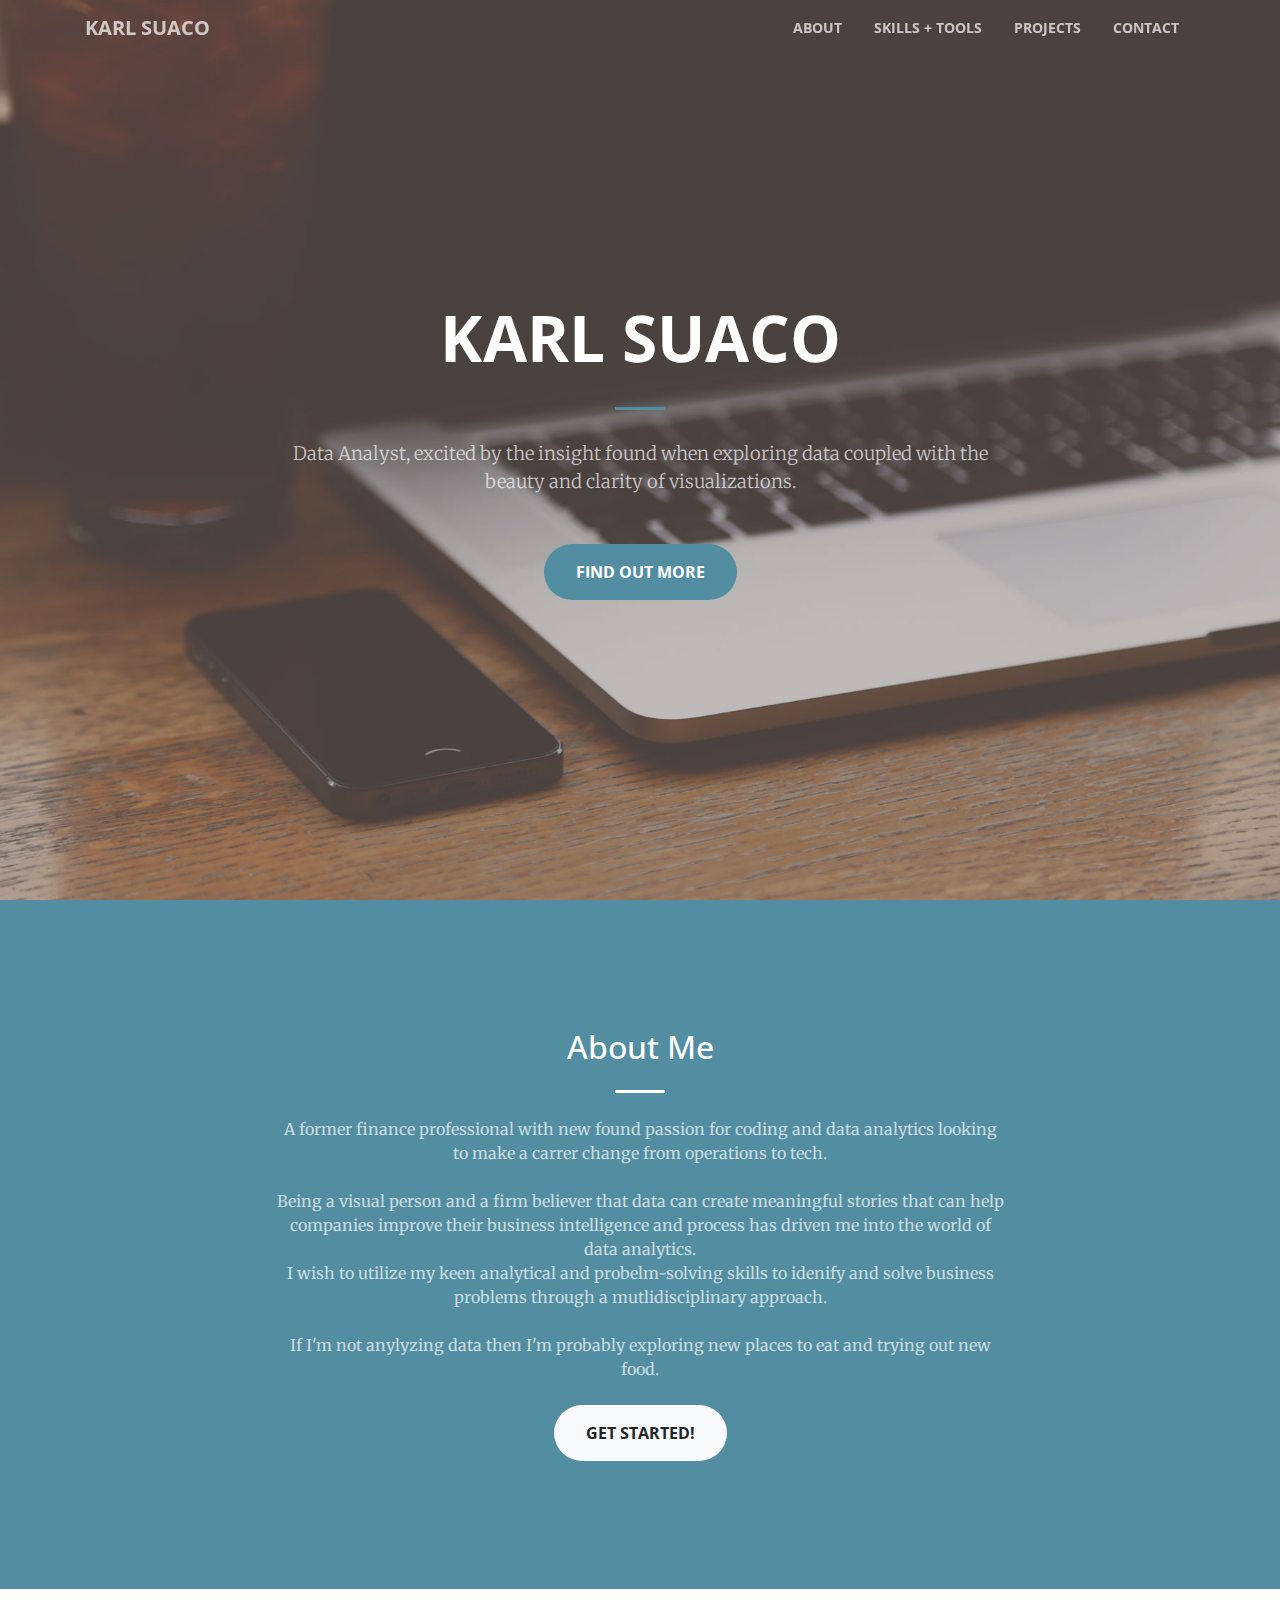
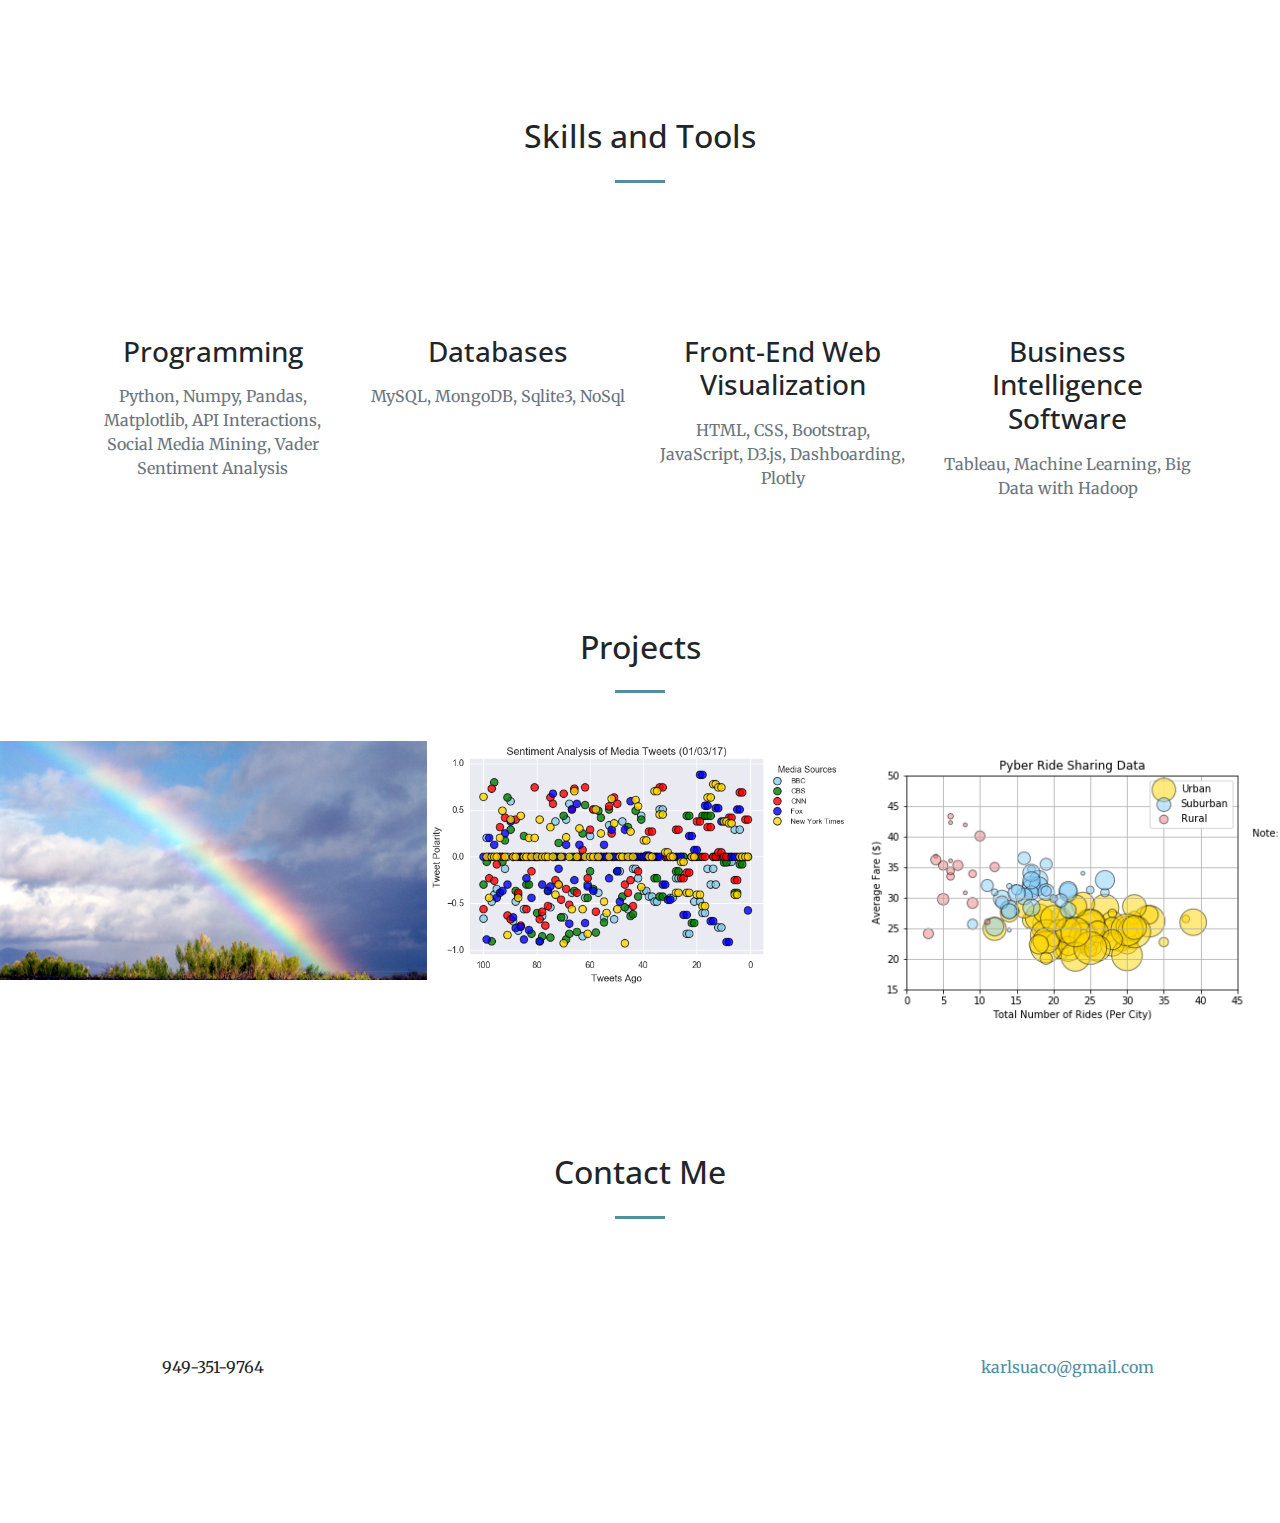
==== commit ac00a7db: "updated About Me" ====
--- a/index.html
+++ b/index.html
@@ -64,7 +64,7 @@
             <hr>
           </div>
           <div class="col-lg-8 mx-auto">
-            <p class="text-faded mb-5">Start Bootstrap can help you build better websites using the Bootstrap CSS framework! Just download your template and start going, no strings attached!</p>
+            <p class="text-faded mb-5">Data Analyst, excited by the insight found when exploring data coupled with the beauty and clarity of visualizations.</p>
             <a class="btn btn-primary btn-xl js-scroll-trigger" href="#about">Find Out More</a>
           </div>
         </div>
@@ -75,9 +75,12 @@
       <div class="container">
         <div class="row">
           <div class="col-lg-8 mx-auto text-center">
-            <h2 class="section-heading text-white">We've got what you need!</h2>
+            <h2 class="section-heading text-white">About Me</h2>
             <hr class="light my-4">
-            <p class="text-faded mb-4">Start Bootstrap has everything you need to get your new website up and running in no time! All of the templates and themes on Start Bootstrap are open source, free to download, and easy to use. No strings attached!</p>
+            <p class="text-faded mb-4">A former finance professional with new found passion for coding and data analytics looking to make a carrer change from operations to tech.</p>
+            <p class="text-faded mb-4">Being a visual person and a firm believer that data can create meaningful stories that can help companies improve their business intelligence and process has driven me into the world of data analytics.<br>
+            I wish to utilize my keen analytical and probelm-solving skills to idenify and solve business problems through a mutlidisciplinary approach.</p>
+            <p class="text-faded mb-4">If I'm not anylyzing data then I'm probably exploring new places to eat and trying out new food.</p>
             <a class="btn btn-light btn-xl js-scroll-trigger" href="#services">Get Started!</a>
           </div>
         </div>
@@ -171,7 +174,7 @@
           </div>
           <div class="col-lg-4 col-sm-6">
             <a class="portfolio-box" target="_blank" href="https://github.com/xarkl/UCI-Data-Analytics/tree/master/Homework05-Matplotlib">
-              <img class="img-fluid" src="img/portfolio/thumbnails/pyber.png" alt="">
+              <img class="img-fluid" src="img/portfolio/thumbnails/Pyber.png" alt="">
               <div class="portfolio-box-caption">
                 <div class="portfolio-box-caption-content">
                   <div class="project-category text-faded">
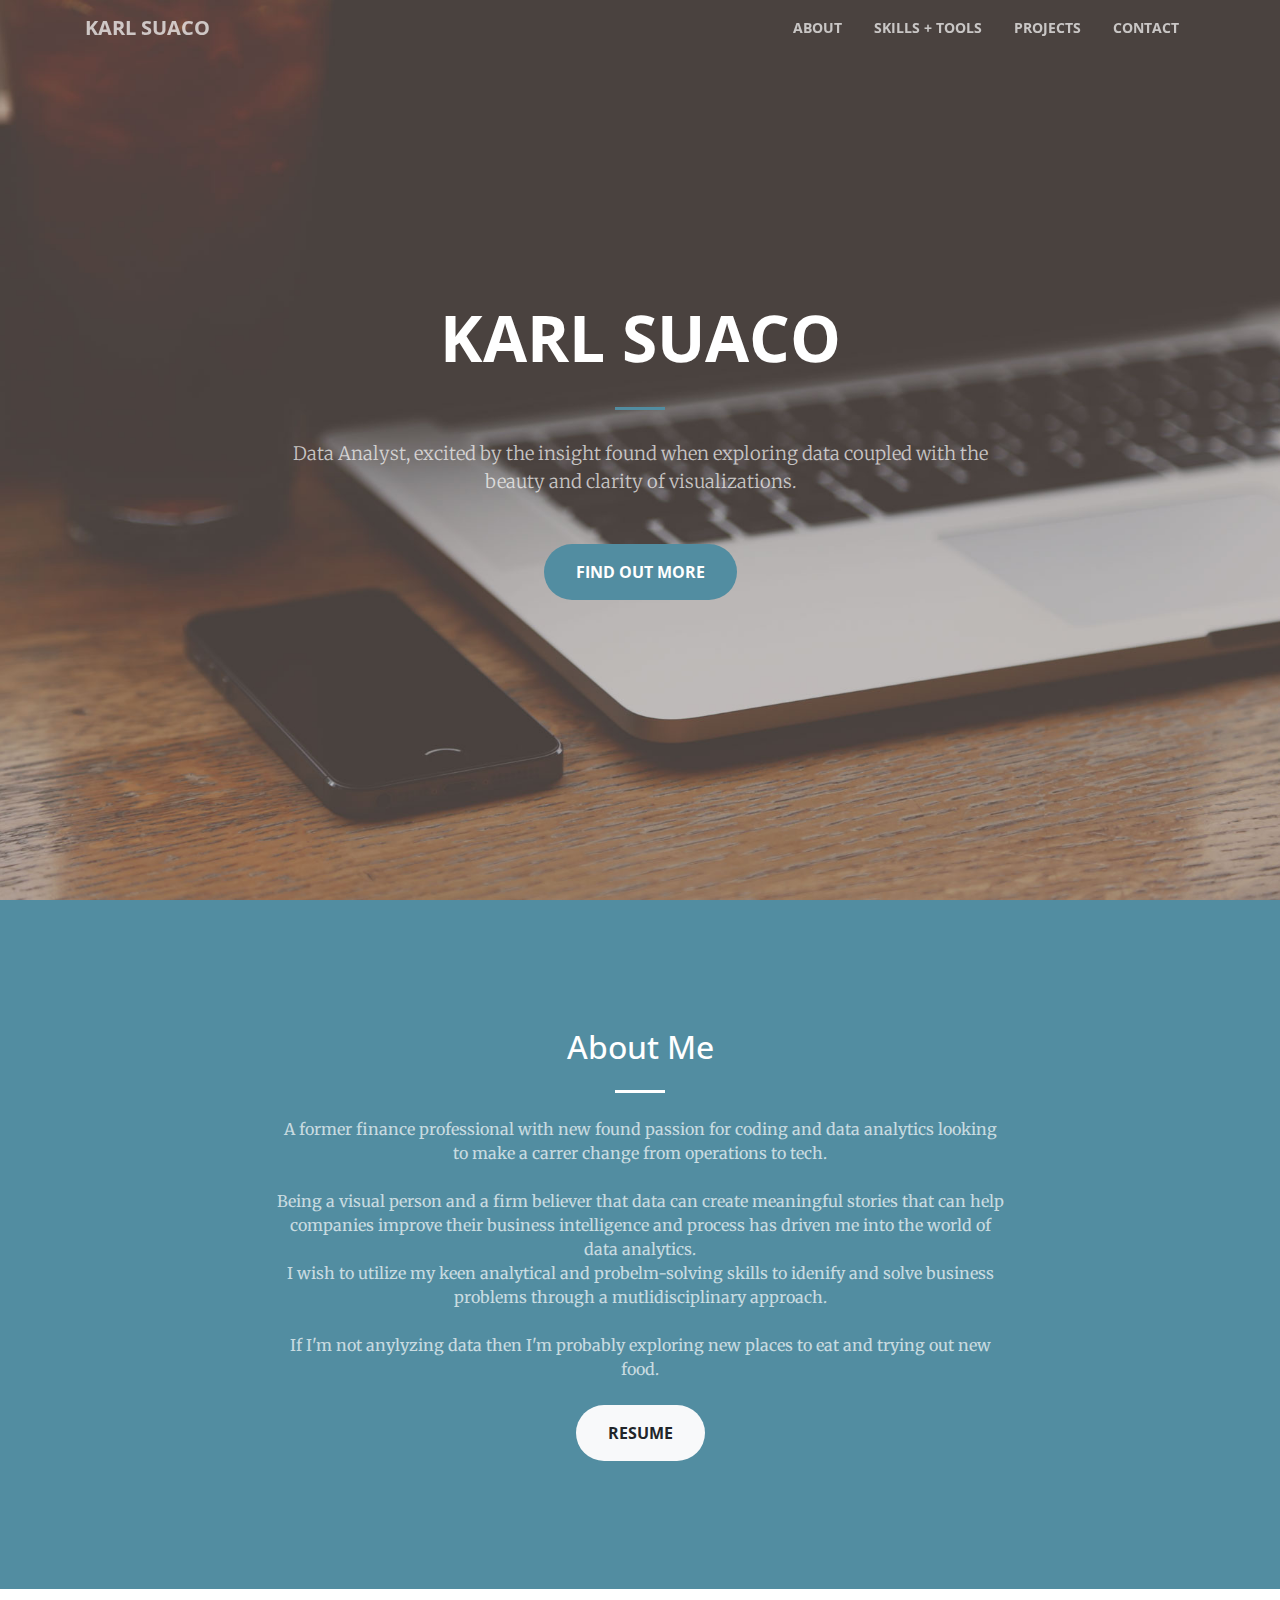
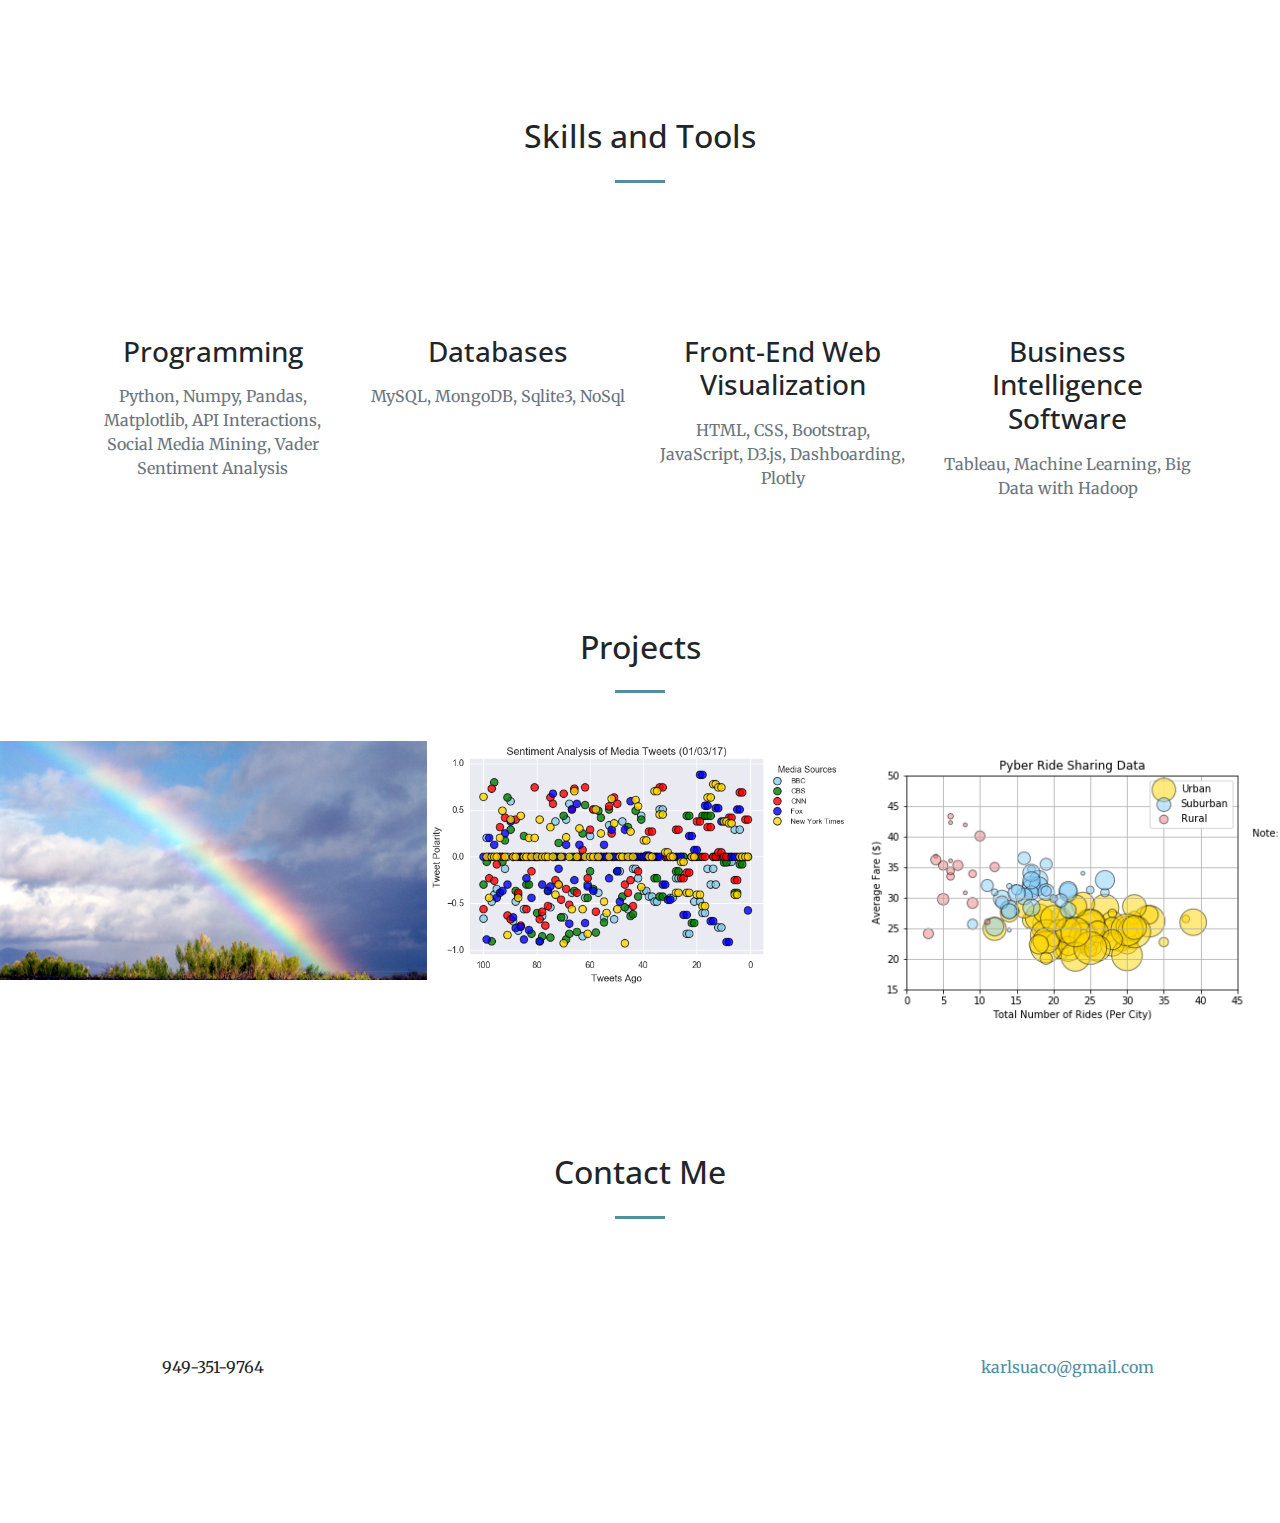
==== commit 072ff6f2: "added document folder and updated About Me" ====
--- a/index.html
+++ b/index.html
@@ -81,7 +81,7 @@
             <p class="text-faded mb-4">Being a visual person and a firm believer that data can create meaningful stories that can help companies improve their business intelligence and process has driven me into the world of data analytics.<br>
             I wish to utilize my keen analytical and probelm-solving skills to idenify and solve business problems through a mutlidisciplinary approach.</p>
             <p class="text-faded mb-4">If I'm not anylyzing data then I'm probably exploring new places to eat and trying out new food.</p>
-            <a class="btn btn-light btn-xl js-scroll-trigger" href="#services">Get Started!</a>
+            <a class="btn btn-light btn-xl js-scroll-trigger" target="_blank" href="documents/resume.pdf">Resume</a>
           </div>
         </div>
       </div>
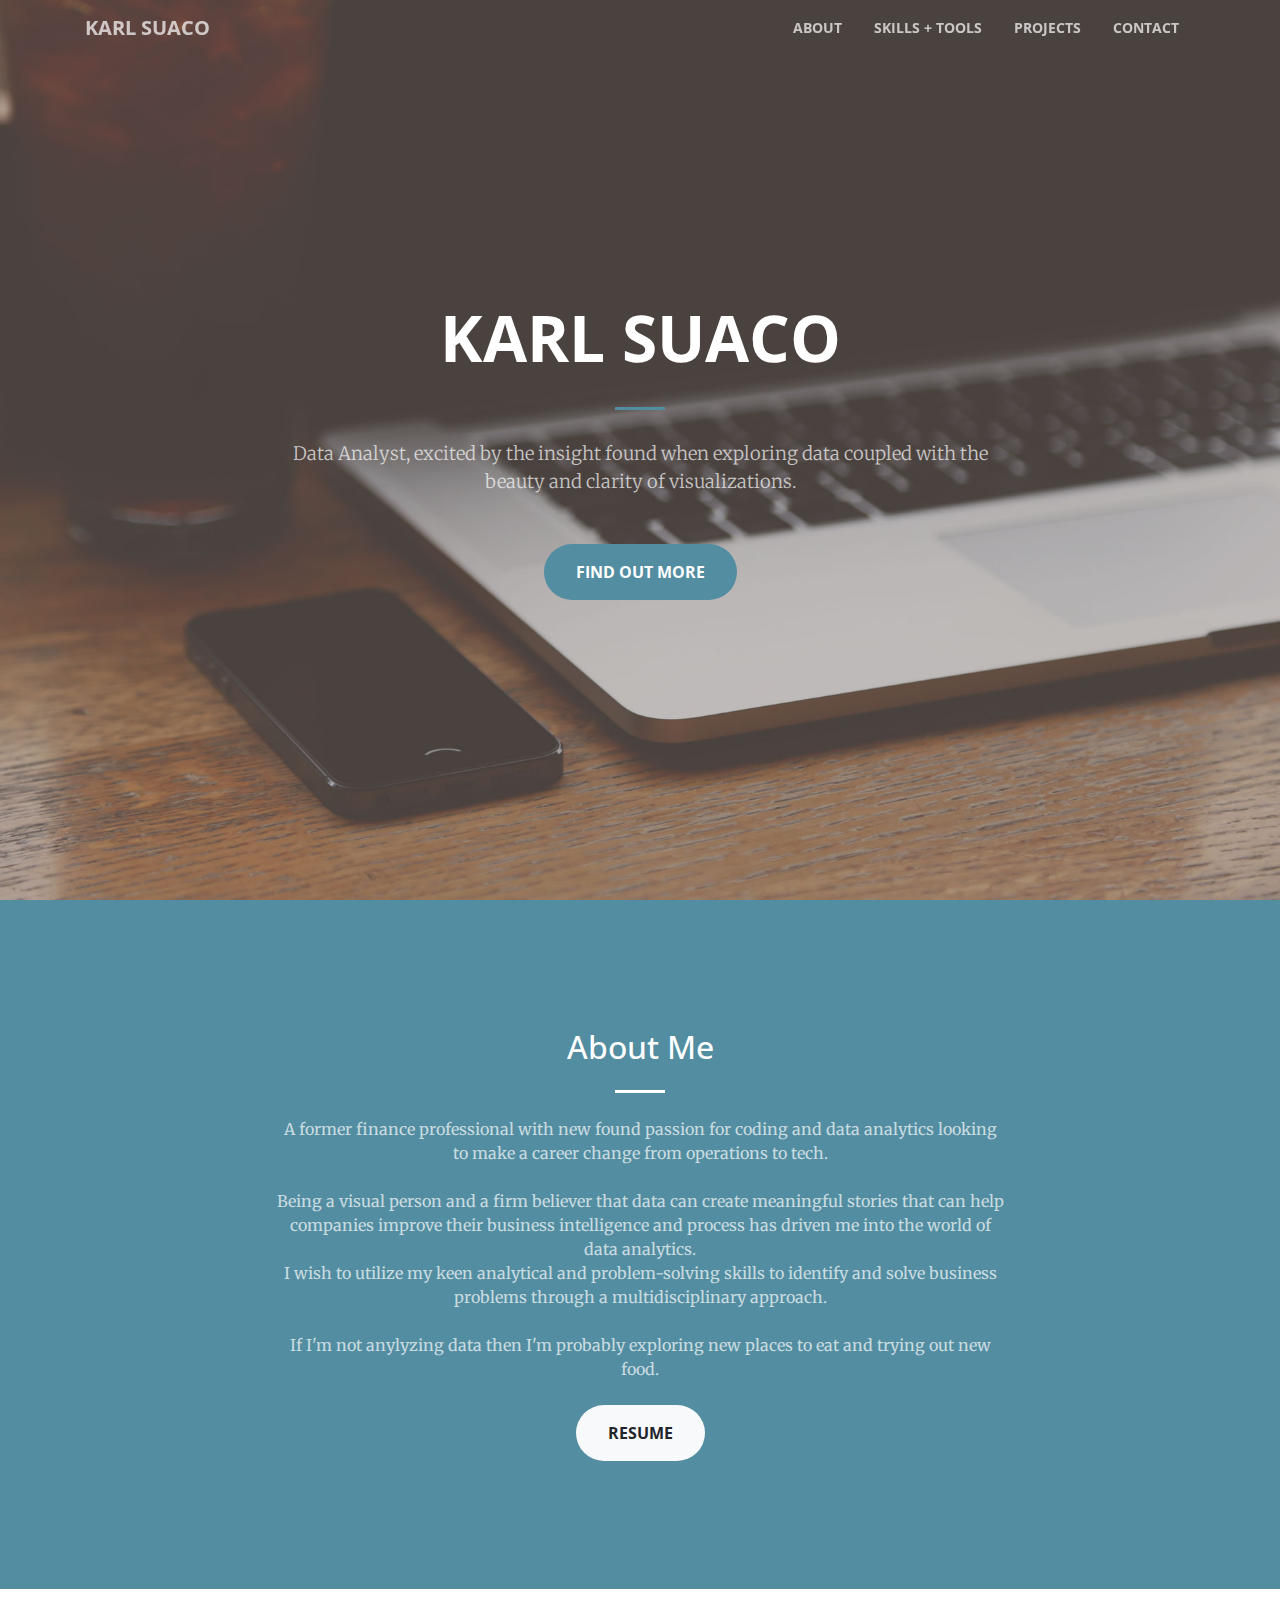
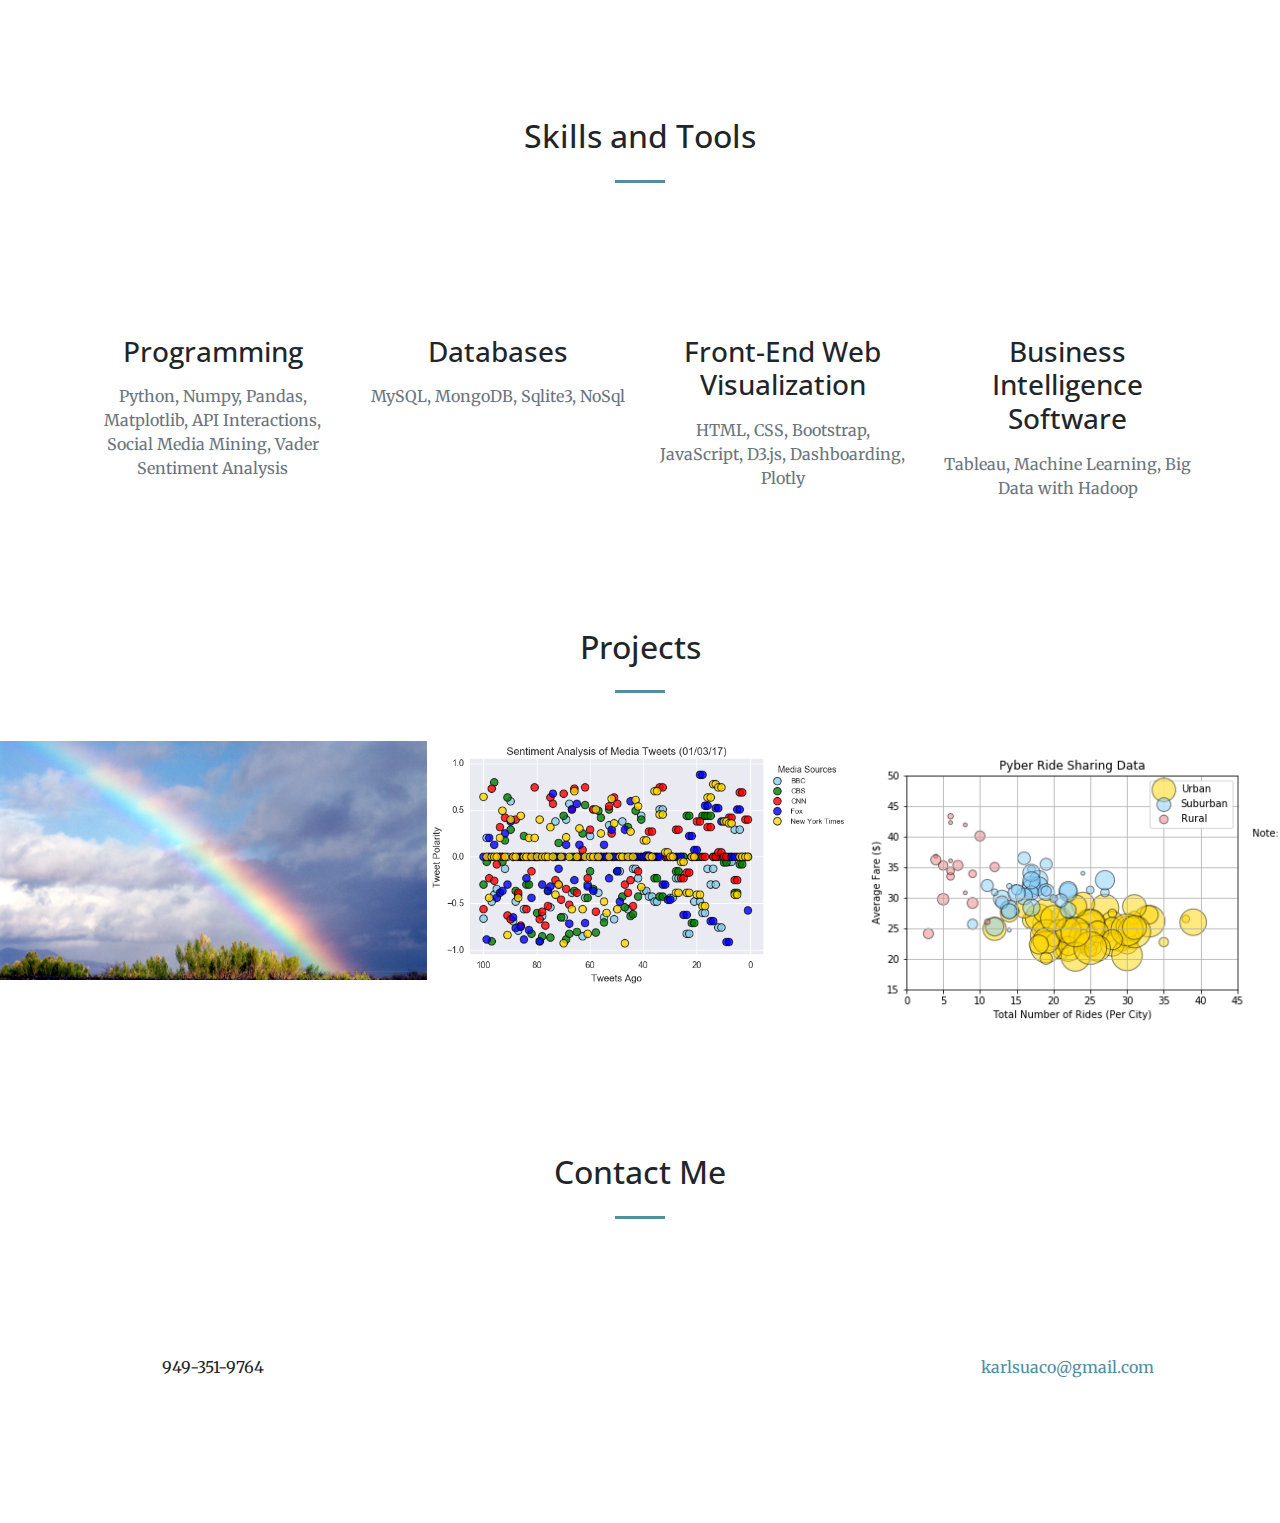
==== commit b2a5d35f: "corrected spelling errors" ====
--- a/index.html
+++ b/index.html
@@ -77,9 +77,9 @@
           <div class="col-lg-8 mx-auto text-center">
             <h2 class="section-heading text-white">About Me</h2>
             <hr class="light my-4">
-            <p class="text-faded mb-4">A former finance professional with new found passion for coding and data analytics looking to make a carrer change from operations to tech.</p>
+            <p class="text-faded mb-4">A former finance professional with new found passion for coding and data analytics looking to make a career change from operations to tech.</p>
             <p class="text-faded mb-4">Being a visual person and a firm believer that data can create meaningful stories that can help companies improve their business intelligence and process has driven me into the world of data analytics.<br>
-            I wish to utilize my keen analytical and probelm-solving skills to idenify and solve business problems through a mutlidisciplinary approach.</p>
+            I wish to utilize my keen analytical and problem-solving skills to identify and solve business problems through a multidisciplinary approach.</p>
             <p class="text-faded mb-4">If I'm not anylyzing data then I'm probably exploring new places to eat and trying out new food.</p>
             <a class="btn btn-light btn-xl js-scroll-trigger" target="_blank" href="documents/resume.pdf">Resume</a>
           </div>
